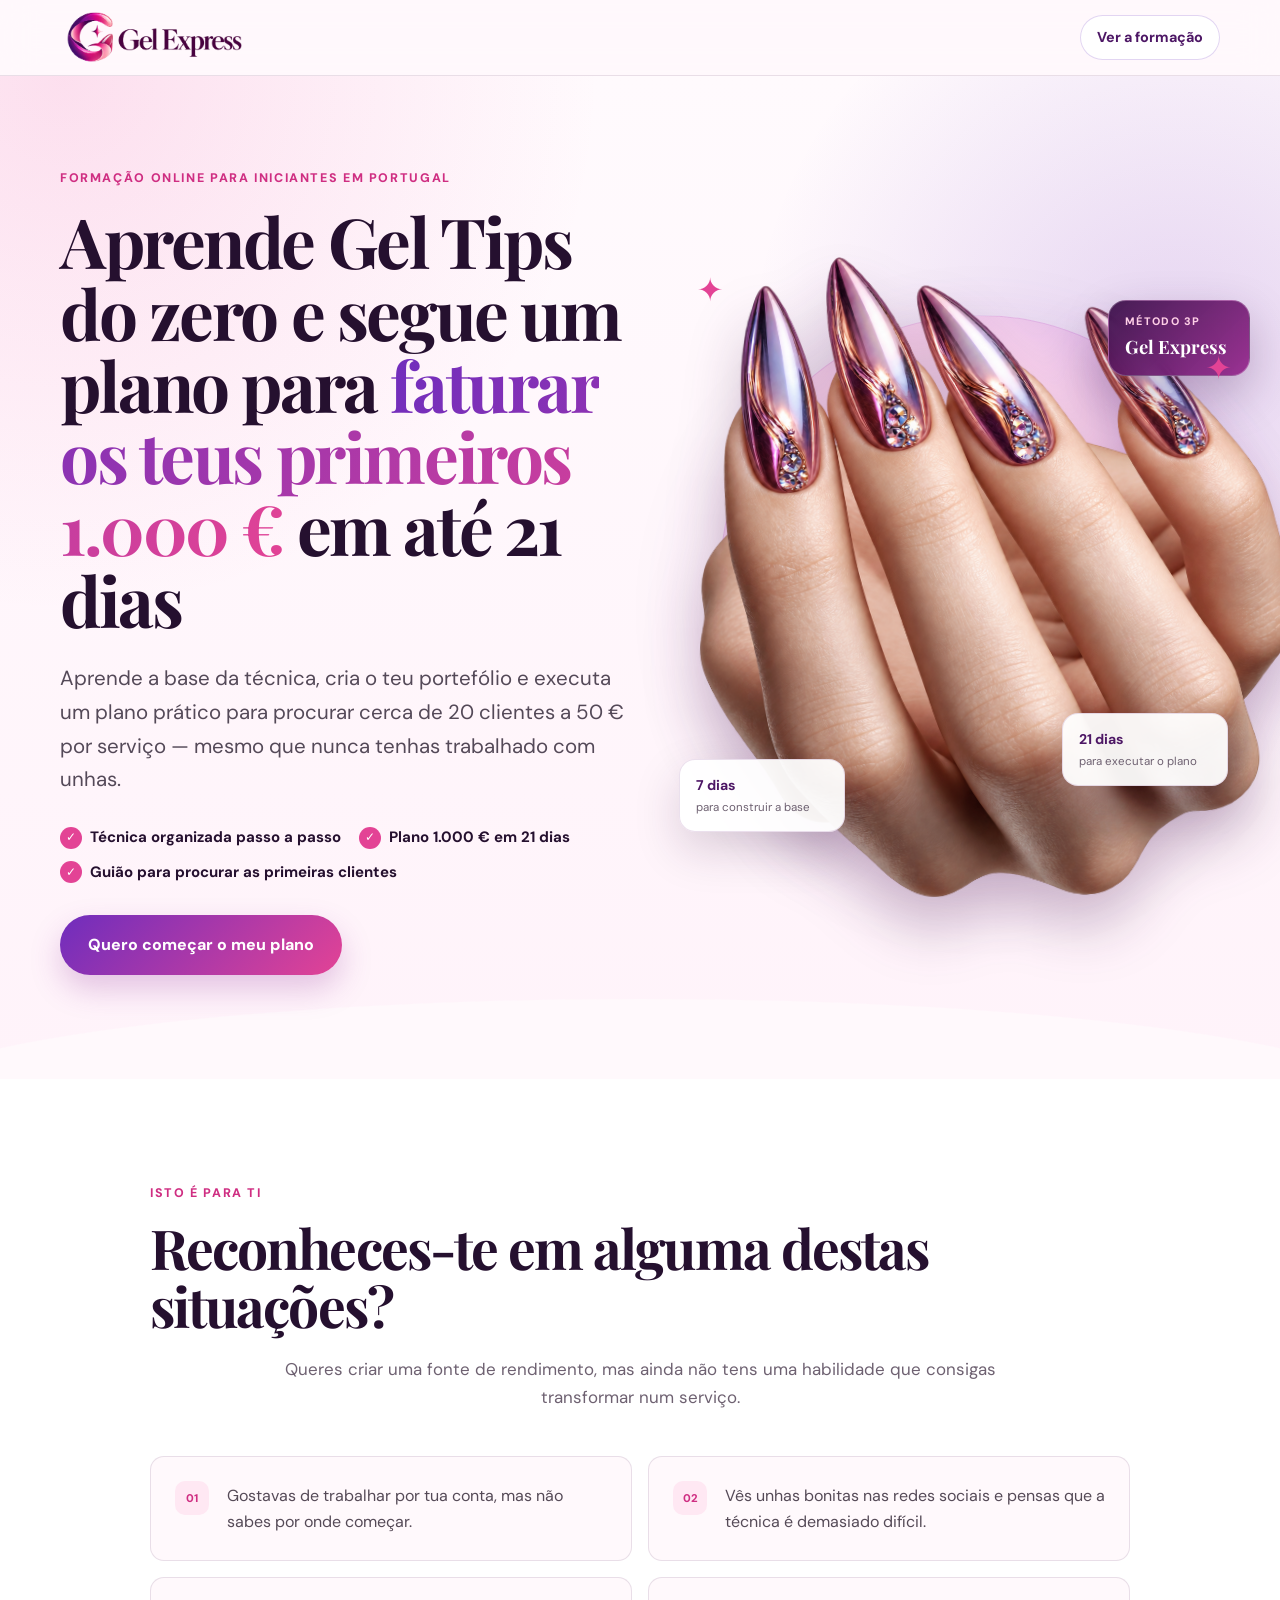
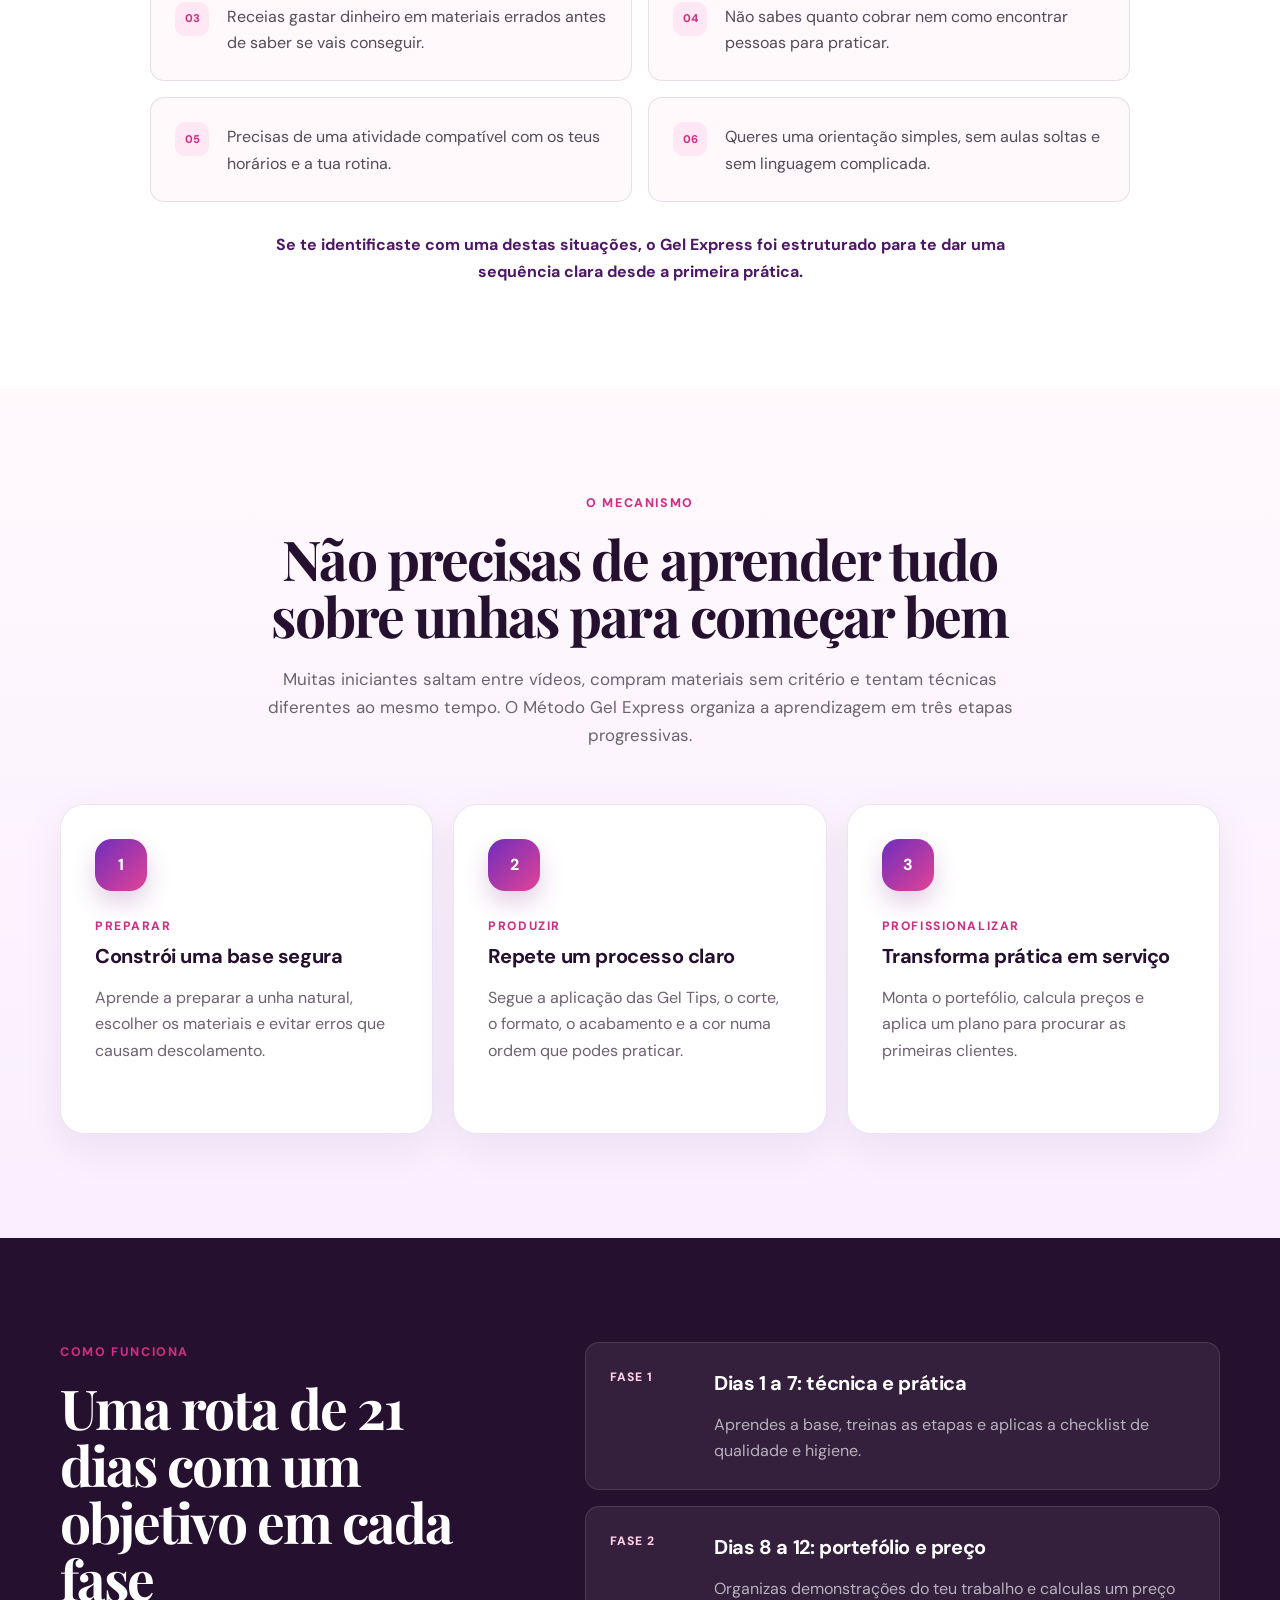
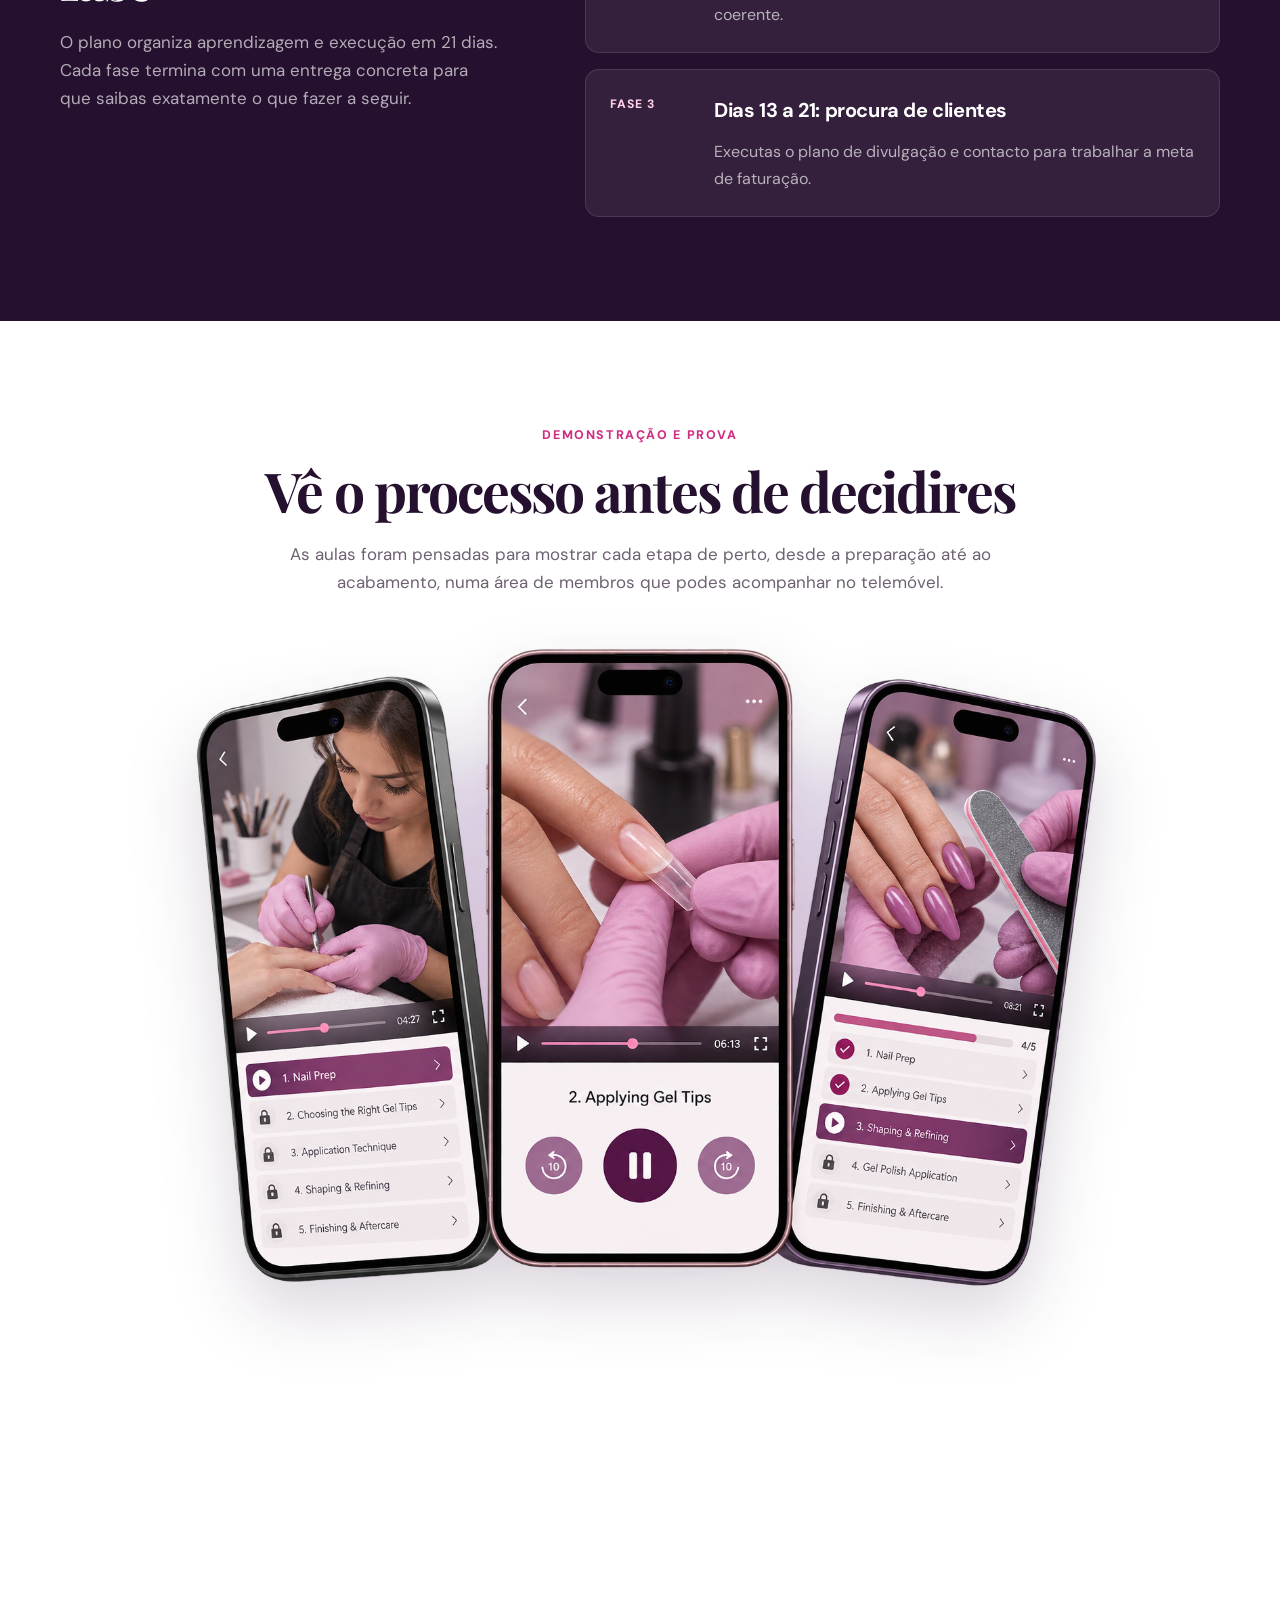
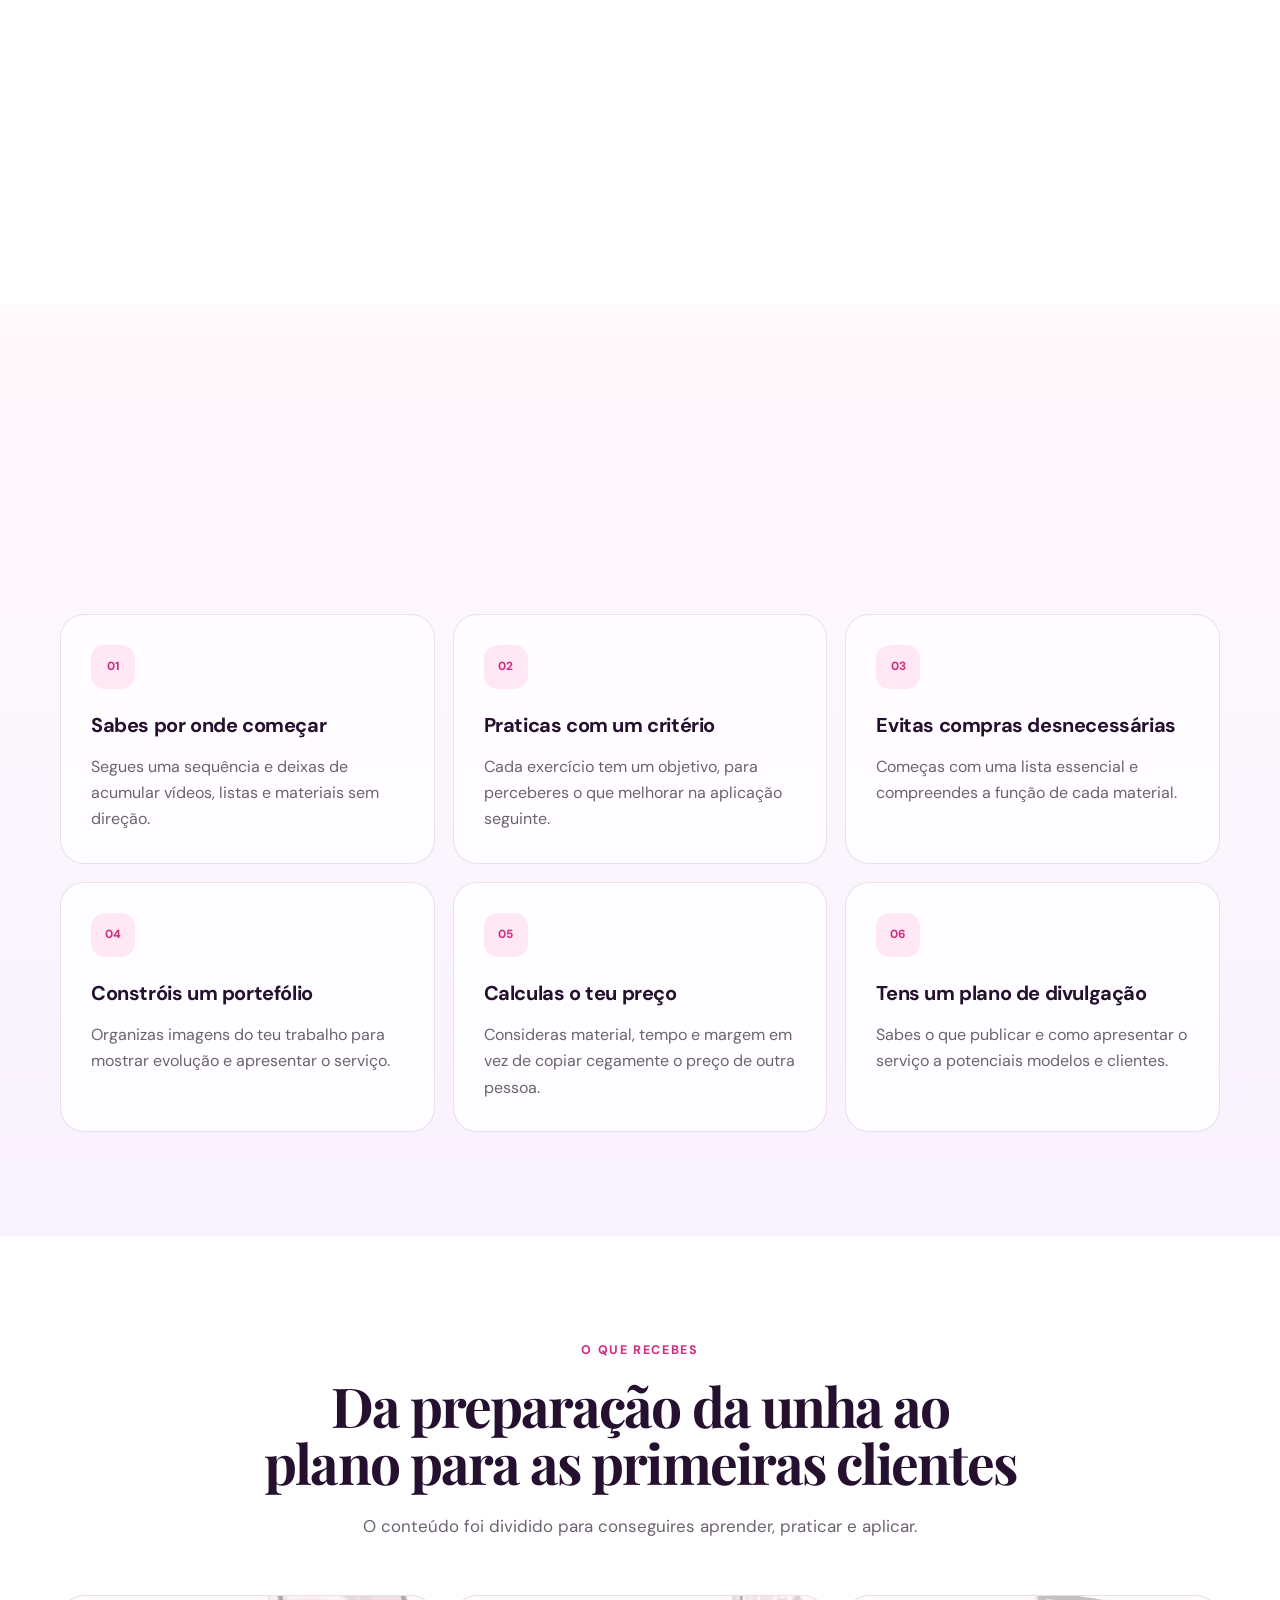
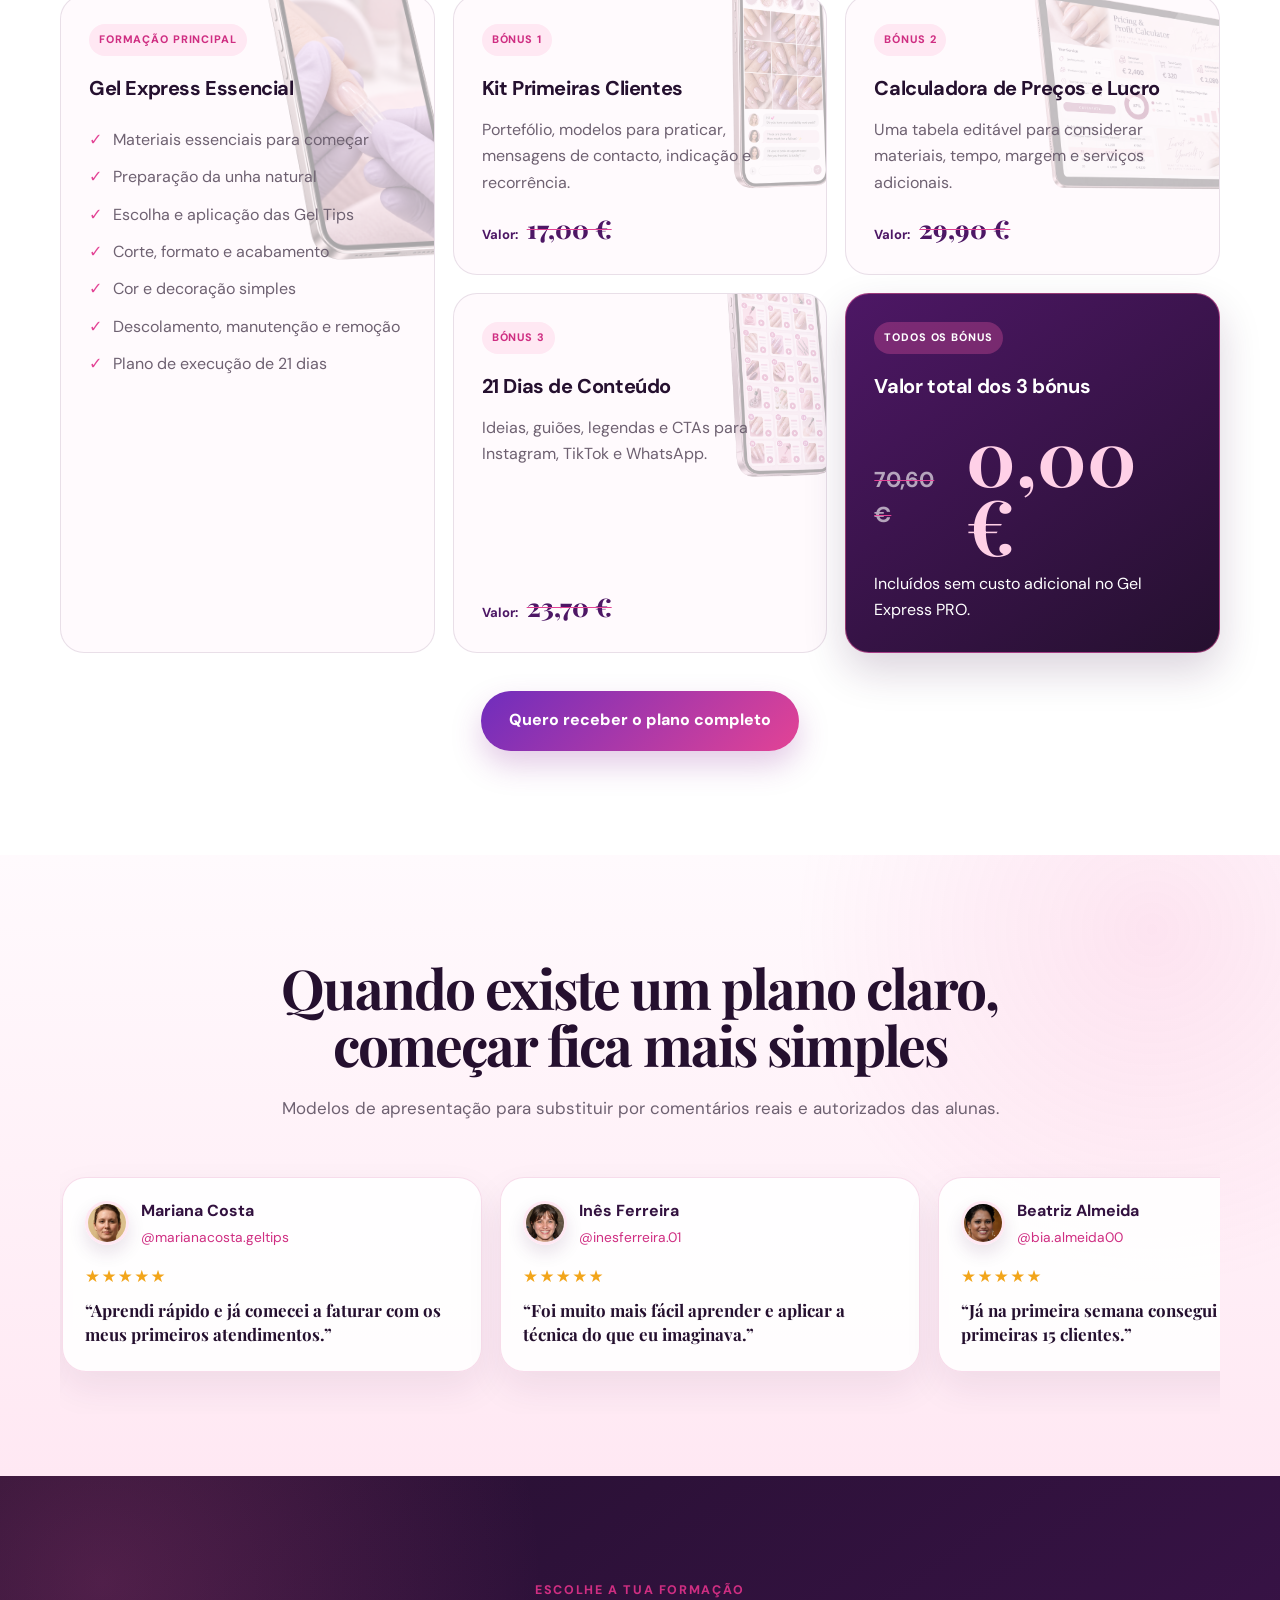
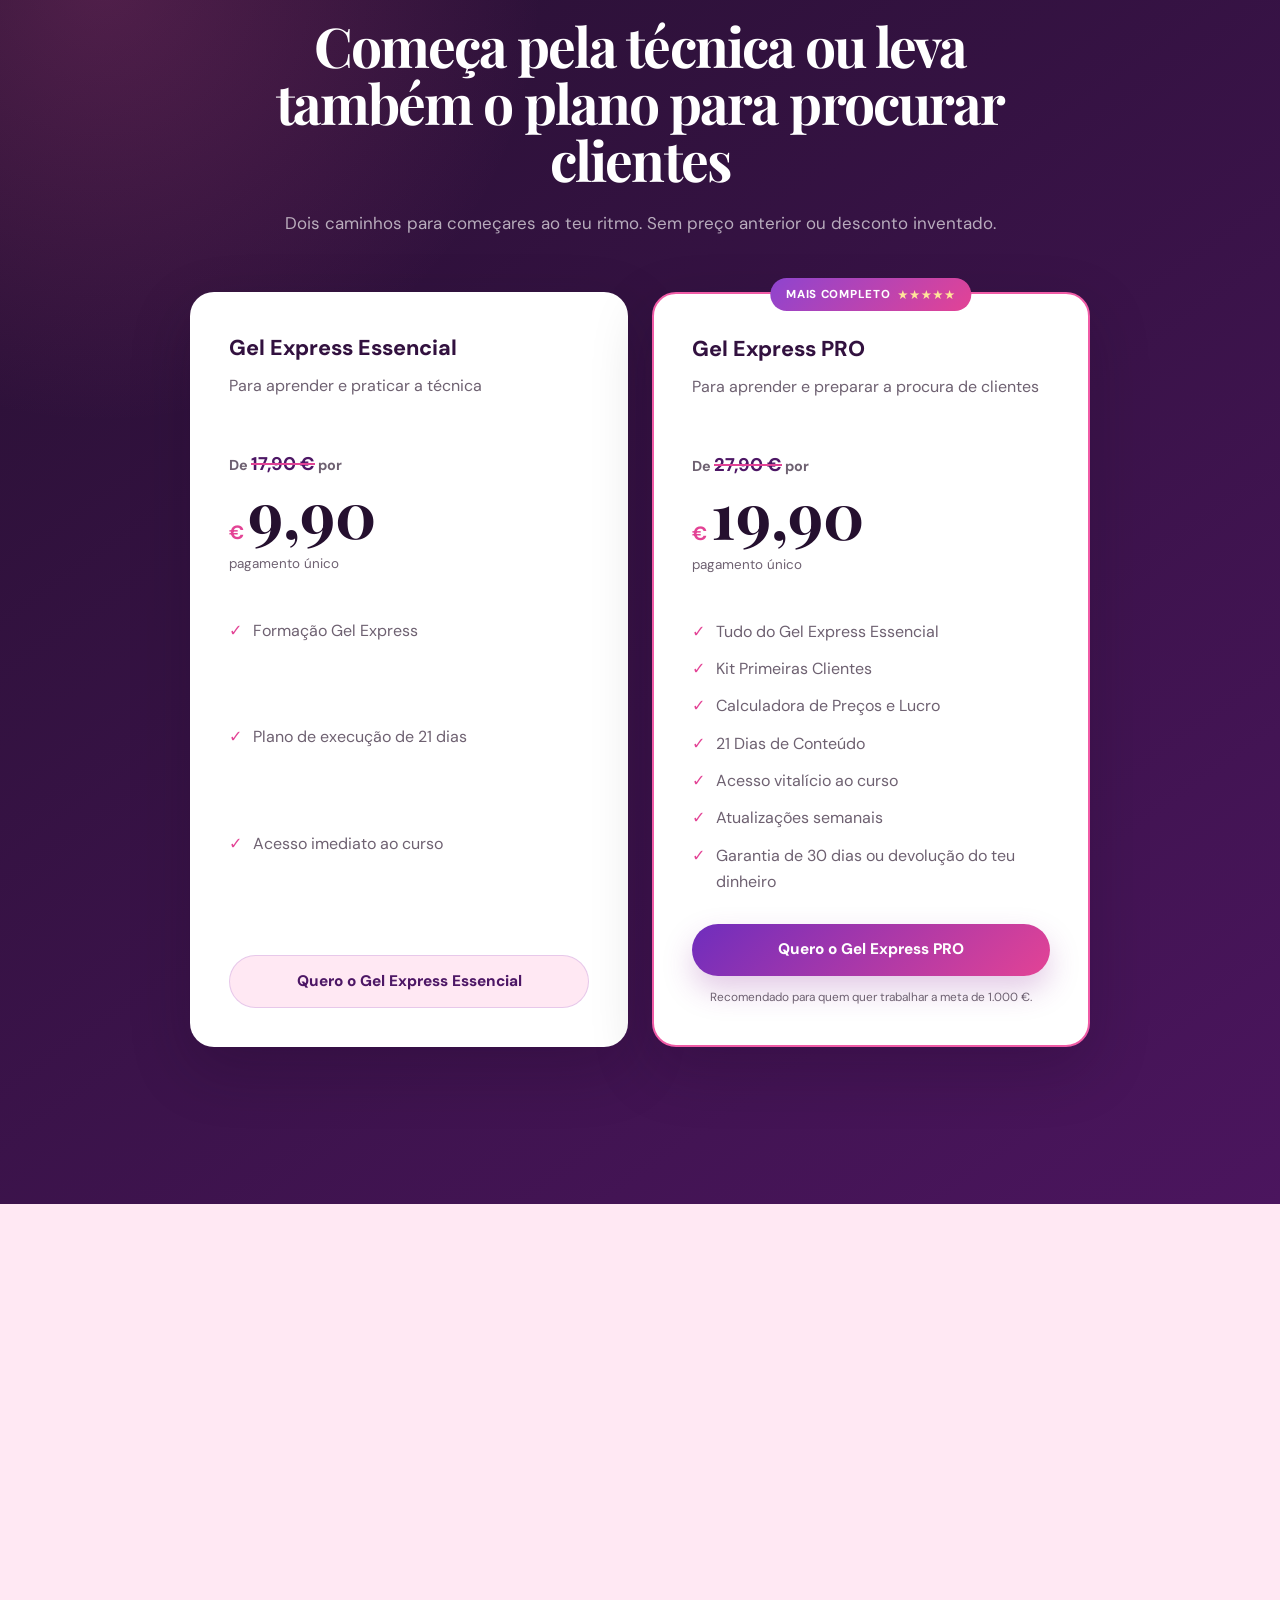
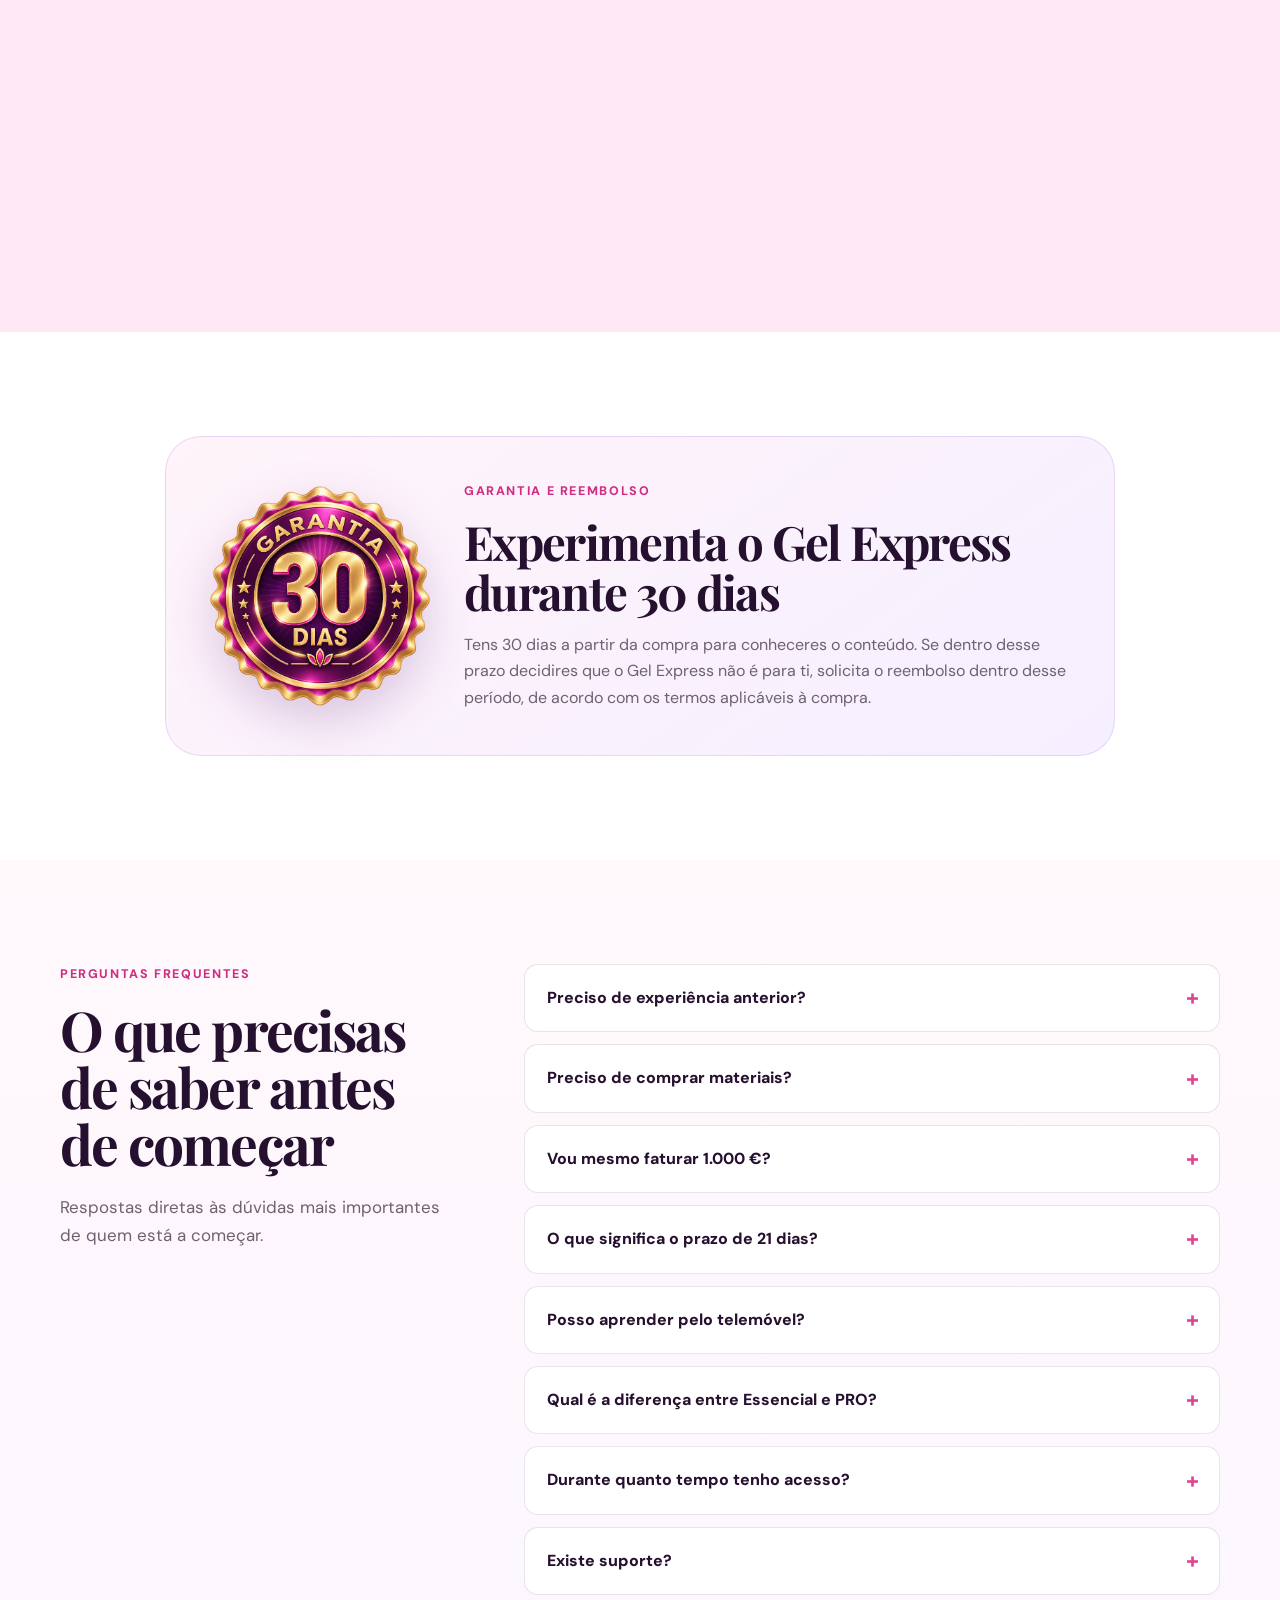
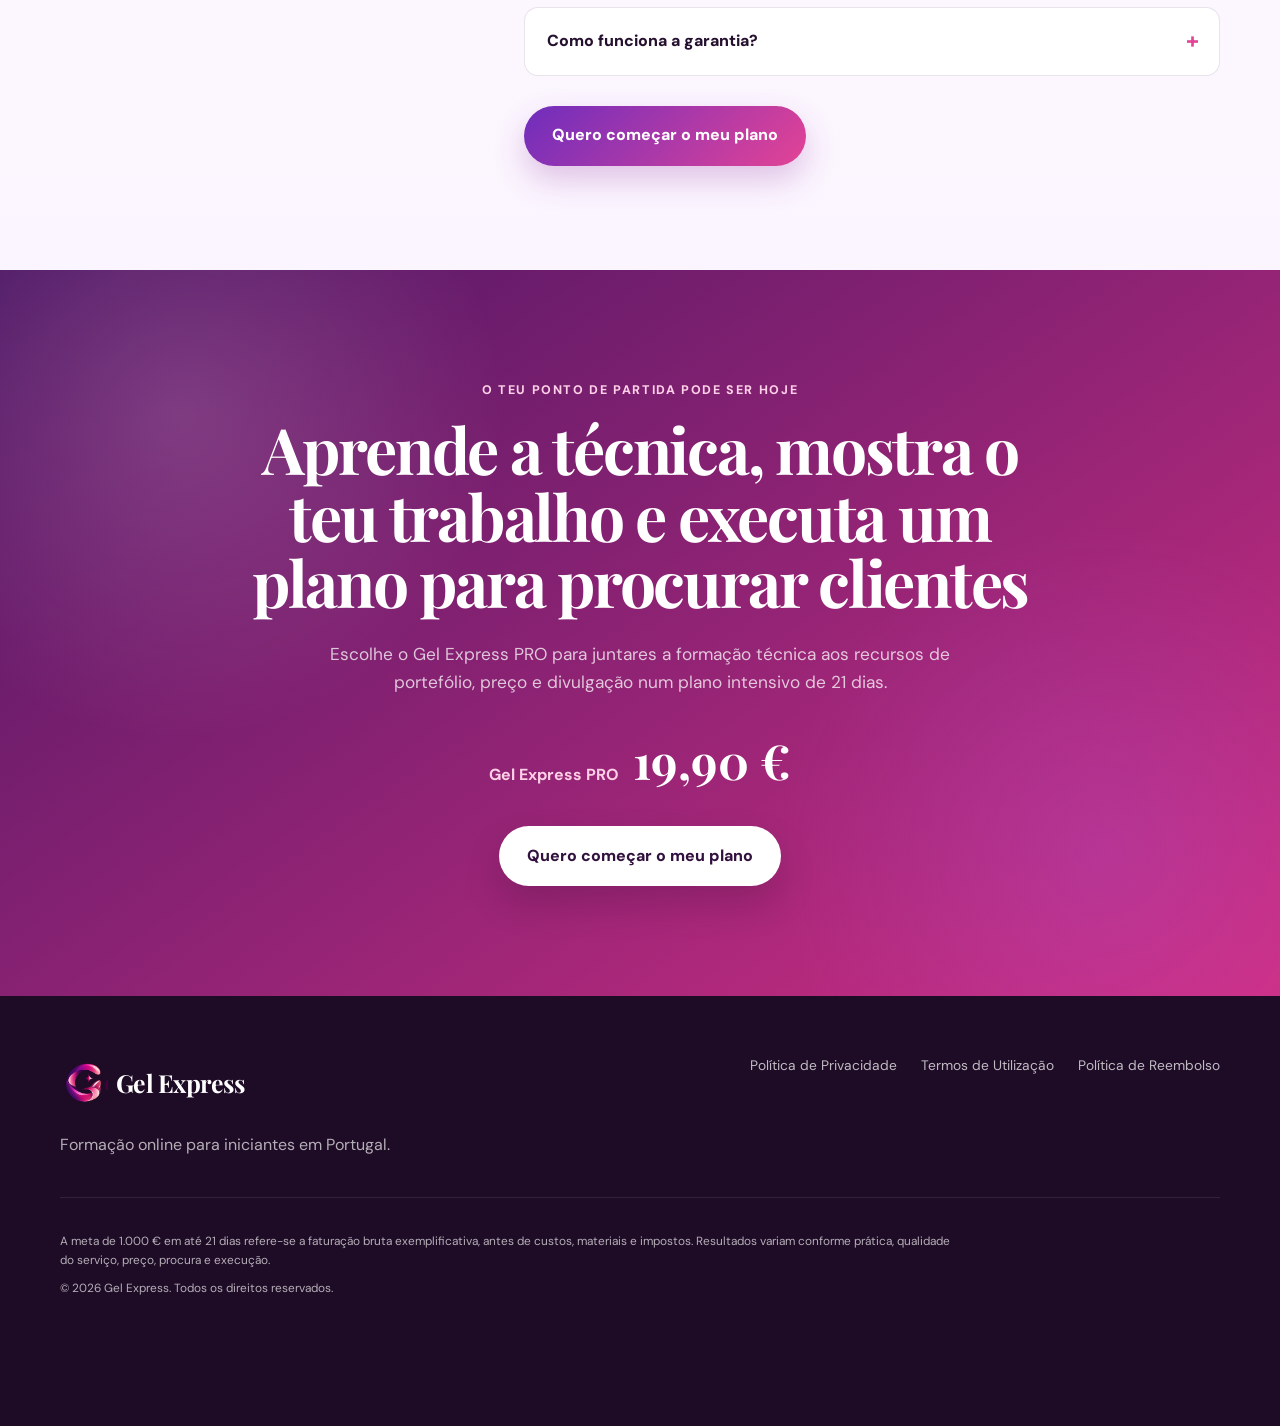
==== gelexpress/index.html @ 779ccb36 "Add Gel Express sales page" ====
<!doctype html>
<html lang="pt-PT">
  <head>
    <meta charset="UTF-8" />
    <meta name="viewport" content="width=device-width, initial-scale=1.0" />
    <meta
      name="description"
      content="Formação Gel Express para aprender Gel Tips do zero, criar um portefólio e seguir um plano prático para procurar as primeiras clientes."
    />
    <meta name="theme-color" content="#6f2dbd" />
    <title>Gel Express | Do zero aos primeiros serviços de unhas</title>
    <link rel="preconnect" href="https://fonts.googleapis.com" />
    <link rel="preconnect" href="https://fonts.gstatic.com" crossorigin />
    <link
      href="https://fonts.googleapis.com/css2?family=DM+Sans:wght@400;500;600;700&family=Playfair+Display:ital,wght@0,700;1,700&display=swap"
      rel="stylesheet"
    />
    <link rel="stylesheet" href="styles.css" />

    <!-- Meta Pixel Code -->
    <script>
      !(function (f, b, e, v, n, t, s) {
        if (f.fbq) return;
        n = f.fbq = function () {
          n.callMethod ? n.callMethod.apply(n, arguments) : n.queue.push(arguments);
        };
        if (!f._fbq) f._fbq = n;
        n.push = n;
        n.loaded = true;
        n.version = "2.0";
        n.queue = [];
        t = b.createElement(e);
        t.async = true;
        t.src = v;
        s = b.getElementsByTagName(e)[0];
        s.parentNode.insertBefore(t, s);
      })(window, document, "script", "https://connect.facebook.net/en_US/fbevents.js");
      fbq("init", "28332699173082170");
      fbq("track", "PageView");
    </script>
    <!-- End Meta Pixel Code -->

    <!-- Microsoft Clarity -->
    <script>
      (function (c, l, a, r, i, t, y) {
        c[a] =
          c[a] ||
          function () {
            (c[a].q = c[a].q || []).push(arguments);
          };
        t = l.createElement(r);
        t.async = 1;
        t.src = "https://www.clarity.ms/tag/" + i;
        y = l.getElementsByTagName(r)[0];
        y.parentNode.insertBefore(t, y);
      })(window, document, "clarity", "script", "yd7oxudycw");
    </script>
    <!-- End Microsoft Clarity -->
  </head>
  <body>
    <noscript>
      <img
        src="https://www.facebook.com/tr?id=28332699173082170&amp;ev=PageView&amp;noscript=1"
        alt=""
        width="1"
        height="1"
        style="display: none"
      />
    </noscript>
    <a class="skip-link" href="#conteudo">Saltar para o conteúdo</a>

    <header class="site-header" aria-label="Cabeçalho">
      <div class="container header-inner">
        <a class="brand" href="#inicio" aria-label="Gel Express, voltar ao início">
          <img
            class="brand-logo"
            src="assets/logo-gel-express.png"
            alt=""
            width="1983"
            height="793"
          />
        </a>
        <a class="header-cta" href="#oferta">Ver a formação</a>
      </div>
    </header>

    <main id="conteudo">
      <section class="hero" id="inicio">
        <div class="hero-orb hero-orb-one" aria-hidden="true"></div>
        <div class="hero-orb hero-orb-two" aria-hidden="true"></div>
        <div class="container hero-grid">
          <div class="hero-copy reveal">
            <p class="eyebrow">Formação online para iniciantes em Portugal</p>
            <h1>
              Aprende Gel Tips do zero e segue um plano para
              <span>faturar os teus primeiros 1.000 €</span> em até 21 dias
            </h1>
            <p class="hero-lead">
              Aprende a base da técnica, cria o teu portefólio e executa um plano prático para
              procurar cerca de 20 clientes a 50 € por serviço — mesmo que nunca tenhas trabalhado
              com unhas.
            </p>

            <ul class="micro-benefits" aria-label="Principais benefícios">
              <li><span aria-hidden="true">✓</span> Técnica organizada passo a passo</li>
              <li><span aria-hidden="true">✓</span> Plano 1.000 € em 21 dias</li>
              <li><span aria-hidden="true">✓</span> Guião para procurar as primeiras clientes</li>
            </ul>

            <a class="btn btn-primary btn-large" href="#oferta">Quero começar o meu plano</a>
          </div>

          <div class="hero-visual reveal" aria-label="Exemplo de acabamento com Gel Tips">
            <div class="sparkle sparkle-one" aria-hidden="true">✦</div>
            <div class="sparkle sparkle-two" aria-hidden="true">✦</div>
            <div class="hero-image-stage">
              <div class="hero-image-halo" aria-hidden="true"></div>
              <img
                class="hero-hand"
                src="assets/hero-gel-tips.png"
                alt="Mão com unhas Gel Tips longas em acabamento cromado rosa e roxo"
                width="1227"
                height="1282"
                fetchpriority="high"
              />
              <div class="hero-method-badge">
                <span>Método 3P</span>
                <strong>Gel Express</strong>
              </div>
            </div>
            <div class="floating-note note-left">
              <strong>7 dias</strong>
              <span>para construir a base</span>
            </div>
            <div class="floating-note note-right">
              <strong>21 dias</strong>
              <span>para executar o plano</span>
            </div>
          </div>
        </div>
      </section>

      <section class="section section-soft" id="identificacao">
        <div class="container narrow reveal">
          <p class="section-label">Isto é para ti</p>
          <h2>Reconheces-te em alguma destas situações?</h2>
          <p class="section-intro">
            Queres criar uma fonte de rendimento, mas ainda não tens uma habilidade que consigas
            transformar num serviço.
          </p>

          <div class="situation-grid">
            <article class="situation-card">
              <span>01</span>
              <p>Gostavas de trabalhar por tua conta, mas não sabes por onde começar.</p>
            </article>
            <article class="situation-card">
              <span>02</span>
              <p>Vês unhas bonitas nas redes sociais e pensas que a técnica é demasiado difícil.</p>
            </article>
            <article class="situation-card">
              <span>03</span>
              <p>Receias gastar dinheiro em materiais errados antes de saber se vais conseguir.</p>
            </article>
            <article class="situation-card">
              <span>04</span>
              <p>Não sabes quanto cobrar nem como encontrar pessoas para praticar.</p>
            </article>
            <article class="situation-card">
              <span>05</span>
              <p>Precisas de uma atividade compatível com os teus horários e a tua rotina.</p>
            </article>
            <article class="situation-card">
              <span>06</span>
              <p>Queres uma orientação simples, sem aulas soltas e sem linguagem complicada.</p>
            </article>
          </div>

          <p class="bridge-copy">
            Se te identificaste com uma destas situações, o Gel Express foi estruturado para te dar
            uma sequência clara desde a primeira prática.
          </p>
        </div>
      </section>

      <section class="section mechanism" id="metodo">
        <div class="container">
          <div class="section-heading reveal">
            <p class="section-label">O mecanismo</p>
            <h2>Não precisas de aprender tudo sobre unhas para começar bem</h2>
            <p>
              Muitas iniciantes saltam entre vídeos, compram materiais sem critério e tentam
              técnicas diferentes ao mesmo tempo. O Método Gel Express organiza a aprendizagem em
              três etapas progressivas.
            </p>
          </div>

          <div class="steps-grid">
            <article class="step-card reveal">
              <div class="step-number">1</div>
              <p class="step-name">Preparar</p>
              <h3>Constrói uma base segura</h3>
              <p>
                Aprende a preparar a unha natural, escolher os materiais e evitar erros que causam
                descolamento.
              </p>
            </article>
            <article class="step-card reveal">
              <div class="step-number">2</div>
              <p class="step-name">Produzir</p>
              <h3>Repete um processo claro</h3>
              <p>
                Segue a aplicação das Gel Tips, o corte, o formato, o acabamento e a cor numa ordem
                que podes praticar.
              </p>
            </article>
            <article class="step-card reveal">
              <div class="step-number">3</div>
              <p class="step-name">Profissionalizar</p>
              <h3>Transforma prática em serviço</h3>
              <p>
                Monta o portefólio, calcula preços e aplica um plano para procurar as primeiras
                clientes.
              </p>
            </article>
          </div>
        </div>
      </section>

      <section class="section how-it-works">
        <div class="container split-layout">
          <div class="section-heading left reveal">
            <p class="section-label">Como funciona</p>
            <h2>Uma rota de 21 dias com um objetivo em cada fase</h2>
            <p>
              O plano organiza aprendizagem e execução em 21 dias. Cada fase termina com uma
              entrega concreta para que saibas exatamente o que fazer a seguir.
            </p>
          </div>

          <ol class="timeline reveal">
            <li>
              <span>Fase 1</span>
              <div>
                <h3>Dias 1 a 7: técnica e prática</h3>
                <p>Aprendes a base, treinas as etapas e aplicas a checklist de qualidade e higiene.</p>
              </div>
            </li>
            <li>
              <span>Fase 2</span>
              <div>
                <h3>Dias 8 a 12: portefólio e preço</h3>
                <p>Organizas demonstrações do teu trabalho e calculas um preço coerente.</p>
              </div>
            </li>
            <li>
              <span>Fase 3</span>
              <div>
                <h3>Dias 13 a 21: procura de clientes</h3>
                <p>Executas o plano de divulgação e contacto para trabalhar a meta de faturação.</p>
              </div>
            </li>
          </ol>
        </div>
      </section>

      <section class="section proof-section" id="demonstracao">
        <div class="container">
          <div class="section-heading reveal">
            <p class="section-label">Demonstração e prova</p>
            <h2>Vê o processo antes de decidires</h2>
            <p>
              As aulas foram pensadas para mostrar cada etapa de perto, desde a preparação até ao
              acabamento, numa área de membros que podes acompanhar no telemóvel.
            </p>
          </div>

          <figure class="members-preview reveal">
            <img
              src="assets/area-membros-3-celulares.png"
              alt="Três telemóveis mostrando aulas diferentes de preparação, aplicação e acabamento de Gel Tips"
              width="1536"
              height="1024"
              loading="lazy"
            />
          </figure>

          <div class="demo-grid">
            <article class="demo-card reveal">
              <img
                class="demo-media"
                src="assets/preparacao-da-unha.png"
                alt="Profissional com luvas roxas preparando a unha natural de uma cliente"
                width="1536"
                height="1024"
                loading="lazy"
              />
              <h3>Preparação da unha</h3>
              <p>Mostrar de perto os materiais, a preparação e os cuidados de aderência.</p>
            </article>
            <article class="demo-card reveal">
              <img
                class="demo-media"
                src="assets/aplicacao-gel-tip.png"
                alt="Profissional com luvas roxas alinhando uma Gel Tip transparente na unha da cliente"
                width="1536"
                height="1024"
                loading="lazy"
              />
              <h3>Aplicação da Gel Tip</h3>
              <p>Demonstrar encaixe, aplicação, acabamento e resultado sem cortes acelerados.</p>
            </article>
            <article class="demo-card reveal">
              <img
                class="demo-media"
                src="assets/resultado-final-gel-tips.png"
                alt="Resultado final de unhas Gel Tips em degradê rosa e lilás"
                width="1536"
                height="1024"
                loading="lazy"
              />
              <h3>Resultado final</h3>
              <p>Inserir fotografias próprias, com boa luz e detalhes suficientes para avaliação.</p>
            </article>
          </div>

        </div>
      </section>

      <section class="section benefits" id="beneficios">
        <div class="container">
          <div class="section-heading reveal">
            <p class="section-label">A transformação</p>
            <h2>O que muda quando deixas de aprender por tentativa e erro</h2>
          </div>

          <div class="benefit-grid">
            <article class="benefit-card reveal">
              <span class="icon" aria-hidden="true">01</span>
              <h3>Sabes por onde começar</h3>
              <p>Segues uma sequência e deixas de acumular vídeos, listas e materiais sem direção.</p>
            </article>
            <article class="benefit-card reveal">
              <span class="icon" aria-hidden="true">02</span>
              <h3>Praticas com um critério</h3>
              <p>Cada exercício tem um objetivo, para perceberes o que melhorar na aplicação seguinte.</p>
            </article>
            <article class="benefit-card reveal">
              <span class="icon" aria-hidden="true">03</span>
              <h3>Evitas compras desnecessárias</h3>
              <p>Começas com uma lista essencial e compreendes a função de cada material.</p>
            </article>
            <article class="benefit-card reveal">
              <span class="icon" aria-hidden="true">04</span>
              <h3>Constróis um portefólio</h3>
              <p>Organizas imagens do teu trabalho para mostrar evolução e apresentar o serviço.</p>
            </article>
            <article class="benefit-card reveal">
              <span class="icon" aria-hidden="true">05</span>
              <h3>Calculas o teu preço</h3>
              <p>Consideras material, tempo e margem em vez de copiar cegamente o preço de outra pessoa.</p>
            </article>
            <article class="benefit-card reveal">
              <span class="icon" aria-hidden="true">06</span>
              <h3>Tens um plano de divulgação</h3>
              <p>Sabes o que publicar e como apresentar o serviço a potenciais modelos e clientes.</p>
            </article>
          </div>
        </div>
      </section>

      <section class="section value-stack" id="conteudo-curso">
        <div class="container">
          <div class="section-heading reveal">
            <p class="section-label">O que recebes</p>
            <h2>Da preparação da unha ao plano para as primeiras clientes</h2>
            <p>O conteúdo foi dividido para conseguires aprender, praticar e aplicar.</p>
          </div>

          <div class="stack-grid">
            <article class="stack-card featured reveal">
              <img
                class="featured-phone"
                src="assets/celular-procedimento-gel-tip.png"
                alt=""
                width="1024"
                height="1536"
                loading="lazy"
                aria-hidden="true"
              />
              <span class="stack-tag">Formação principal</span>
              <h3>Gel Express Essencial</h3>
              <ul>
                <li>Materiais essenciais para começar</li>
                <li>Preparação da unha natural</li>
                <li>Escolha e aplicação das Gel Tips</li>
                <li>Corte, formato e acabamento</li>
                <li>Cor e decoração simples</li>
                <li>Descolamento, manutenção e remoção</li>
                <li>Plano de execução de 21 dias</li>
              </ul>
            </article>

            <article class="stack-card bonus-visual-card reveal">
              <img
                class="bonus-card-image bonus-clients-image"
                src="assets/bonus-kit-primeiras-clientes.png"
                alt=""
                width="1024"
                height="1536"
                loading="lazy"
                aria-hidden="true"
              />
              <span class="stack-tag">Bónus 1</span>
              <h3>Kit Primeiras Clientes</h3>
              <p>Portefólio, modelos para praticar, mensagens de contacto, indicação e recorrência.</p>
              <p class="bonus-value">Valor: <del>17,00 €</del></p>
            </article>

            <article class="stack-card bonus-visual-card reveal">
              <img
                class="bonus-card-image bonus-calculator-image"
                src="assets/bonus-calculadora-precos.png"
                alt=""
                width="1536"
                height="1024"
                loading="lazy"
                aria-hidden="true"
              />
              <span class="stack-tag">Bónus 2</span>
              <h3>Calculadora de Preços e Lucro</h3>
              <p>Uma tabela editável para considerar materiais, tempo, margem e serviços adicionais.</p>
              <p class="bonus-value">Valor: <del>29,90 €</del></p>
            </article>

            <article class="stack-card bonus-visual-card reveal">
              <img
                class="bonus-card-image bonus-content-image"
                src="assets/bonus-21-dias-conteudo.png"
                alt=""
                width="1024"
                height="1536"
                loading="lazy"
                aria-hidden="true"
              />
              <span class="stack-tag">Bónus 3</span>
              <h3>21 Dias de Conteúdo</h3>
              <p>Ideias, guiões, legendas e CTAs para Instagram, TikTok e WhatsApp.</p>
              <p class="bonus-value">Valor: <del>23,70 €</del></p>
            </article>

            <article class="stack-card bonus-total-card reveal">
              <span class="stack-tag">Todos os bónus</span>
              <h3>Valor total dos 3 bónus</h3>
              <div class="bonus-total-price">
                <del>70,60 €</del>
                <strong>0,00 €</strong>
              </div>
              <p>Incluídos sem custo adicional no Gel Express PRO.</p>
            </article>
          </div>

          <div class="center-cta reveal">
            <a class="btn btn-primary btn-large" href="#oferta">Quero receber o plano completo</a>
          </div>
        </div>
      </section>

      <section class="section testimonials-section" id="depoimentos" aria-labelledby="testimonials-title">
        <div class="container">
          <div class="section-heading reveal">
            <h2 id="testimonials-title">Quando existe um plano claro, começar fica mais simples</h2>
            <p>Modelos de apresentação para substituir por comentários reais e autorizados das alunas.</p>
          </div>

          <div class="testimonials-carousel" aria-label="Comentários das alunas">
            <div class="testimonials-track">
            <article class="testimonial-card reveal">
              <div class="testimonial-stars" aria-label="5 estrelas">★★★★★</div>
              <blockquote>“Aprendi rápido e já comecei a faturar com os meus primeiros atendimentos.”</blockquote>
              <div class="testimonial-author">
                <img class="testimonial-avatar avatar-mirrored" src="assets/persona-depoimento-1.jpg" alt="" width="64" height="64" loading="lazy" />
                <strong>Mariana Costa</strong>
                <span>@marianacosta.geltips</span>
              </div>
            </article>

            <article class="testimonial-card reveal">
              <div class="testimonial-stars" aria-label="5 estrelas">★★★★★</div>
              <blockquote>“Foi muito mais fácil aprender e aplicar a técnica do que eu imaginava.”</blockquote>
              <div class="testimonial-author">
                <img class="testimonial-avatar" src="assets/persona-depoimento-2.jpg" alt="" width="64" height="64" loading="lazy" />
                <strong>Inês Ferreira</strong>
                <span>@inesferreira.01</span>
              </div>
            </article>

            <article class="testimonial-card reveal">
              <div class="testimonial-stars" aria-label="5 estrelas">★★★★★</div>
              <blockquote>“Já na primeira semana consegui as minhas primeiras 15 clientes.”</blockquote>
              <div class="testimonial-author">
                <img class="testimonial-avatar avatar-mirrored" src="assets/persona-depoimento-3.jpg" alt="" width="64" height="64" loading="lazy" />
                <strong>Beatriz Almeida</strong>
                <span>@bia.almeida00</span>
              </div>
            </article>

            <article class="testimonial-card reveal">
              <div class="testimonial-stars" aria-label="5 estrelas">★★★★★</div>
              <blockquote>“Nunca tive facilidade com trabalhos manuais e, mesmo assim, achei muito simples.”</blockquote>
              <div class="testimonial-author">
                <img class="testimonial-avatar" src="assets/persona-depoimento-4.jpg" alt="" width="64" height="64" loading="lazy" />
                <strong>Carla Rodrigues</strong>
                <span>@carlarodrigues</span>
              </div>
            </article>

            <article class="testimonial-card reveal">
              <div class="testimonial-stars" aria-label="5 estrelas">★★★★★</div>
              <blockquote>“Agora acredito que consigo começar a montar o meu próprio negócio já no primeiro mês.”</blockquote>
              <div class="testimonial-author">
                <img class="testimonial-avatar avatar-mirrored" src="assets/persona-depoimento-5.jpg" alt="" width="64" height="64" loading="lazy" />
                <strong>Sofia Martins</strong>
                <span>@sofiamartins.prof</span>
              </div>
            </article>

            <article class="testimonial-card reveal">
              <div class="testimonial-stars" aria-label="5 estrelas">★★★★★</div>
              <blockquote>“As aulas são claras e consegui acompanhar tudo mesmo começando do zero.”</blockquote>
              <div class="testimonial-author">
                <img class="testimonial-avatar" src="assets/persona-depoimento-6.jpg" alt="" width="64" height="64" loading="lazy" />
                <strong>Patrícia Sousa</strong>
                <span>@patriciasousa22</span>
              </div>
            </article>
            </div>
          </div>

        </div>
      </section>

      <section class="section offer-section" id="oferta">
        <div class="container">
          <div class="section-heading light reveal">
            <p class="section-label">Escolhe a tua formação</p>
            <h2>Começa pela técnica ou leva também o plano para procurar clientes</h2>
            <p>Dois caminhos para começares ao teu ritmo. Sem preço anterior ou desconto inventado.</p>
          </div>

          <div class="pricing-grid">
            <article class="price-card reveal">
              <p class="plan-name">Gel Express Essencial</p>
              <p class="plan-for">Para aprender e praticar a técnica</p>
              <p class="price-anchor">De <del>17,90 €</del> por</p>
              <div class="price"><span>€</span>9,90</div>
              <p class="price-detail">pagamento único</p>
              <ul>
                <li>Formação Gel Express</li>
                <li>Plano de execução de 21 dias</li>
                <li>Acesso imediato ao curso</li>
              </ul>
              <a
                class="btn btn-secondary checkout-link"
                href="https://pay.hotmart.com/H107776419T?off=f6r8ti5i&amp;checkoutMode=10"
                data-plan="essencial"
              >
                Quero o Gel Express Essencial
              </a>
            </article>

            <article class="price-card recommended reveal">
              <span class="recommended-label">
                Mais completo
                <span class="recommended-stars" aria-label="5 estrelas">★★★★★</span>
              </span>
              <p class="plan-name">Gel Express PRO</p>
              <p class="plan-for">Para aprender e preparar a procura de clientes</p>
              <p class="price-anchor">De <del>27,90 €</del> por</p>
              <div class="price"><span>€</span>19,90</div>
              <p class="price-detail">pagamento único</p>
              <ul>
                <li>Tudo do Gel Express Essencial</li>
                <li>Kit Primeiras Clientes</li>
                <li>Calculadora de Preços e Lucro</li>
                <li>21 Dias de Conteúdo</li>
                <li>Acesso vitalício ao curso</li>
                <li>Atualizações semanais</li>
                <li>Garantia de 30 dias ou devolução do teu dinheiro</li>
              </ul>
              <a
                class="btn btn-primary checkout-link"
                href="https://pay.hotmart.com/H107776419T?off=j4vtryhy&amp;checkoutMode=10"
                data-plan="pro"
              >
                Quero o Gel Express PRO
              </a>
              <p class="plan-note">Recomendado para quem quer trabalhar a meta de 1.000 €.</p>
            </article>
          </div>

          <figure class="payment-methods reveal">
            <img
              src="assets/meios-de-pagamento-portugal.png"
              alt="Meios de pagamento locais: MB WAY, transferência bancária, Multibanco, Visa e Mastercard"
              width="2065"
              height="274"
              loading="lazy"
            />
          </figure>

        </div>
      </section>

      <div class="recap-guarantee-flow">
      <section class="section recap">
        <div class="container recap-grid reveal">
          <div>
            <p class="section-label">Em resumo</p>
            <h2>O Gel Express PRO junta técnica, preço e divulgação</h2>
            <img
              class="recap-tablet"
              src="assets/bonus-calculadora-precos.png"
              alt="Mockup de tablet com a calculadora de preços e lucro do Gel Express PRO"
              width="1312"
              height="1199"
              loading="lazy"
            />
          </div>
          <ul class="recap-list">
            <li><span>✓</span> Método Gel Express passo a passo</li>
            <li><span>✓</span> Plano de execução de 21 dias</li>
            <li><span>✓</span> Kit Primeiras Clientes</li>
            <li><span>✓</span> Calculadora de Preços e Lucro</li>
            <li><span>✓</span> 21 Dias de Conteúdo</li>
            <li><span>✓</span> Acesso vitalício e atualizações semanais</li>
            <li><span>✓</span> Garantia de 30 dias</li>
          </ul>
          <div class="recap-price">
            <small>Pagamento único, acesso imediato e vitalício</small>
            <strong>19,90 €</strong>
            <a class="btn btn-primary" href="#oferta">Quero começar o meu plano</a>
          </div>
        </div>
      </section>

      <section class="section guarantee" id="garantia">
        <div class="container guarantee-inner reveal">
          <img
            class="guarantee-badge"
            src="assets/garantia-30-dias.png"
            alt="Selo de garantia de 30 dias"
            width="240"
            height="240"
          />
          <div>
            <p class="section-label">Garantia e reembolso</p>
            <h2>Experimenta o Gel Express durante 30 dias</h2>
            <p>
              Tens 30 dias a partir da compra para conheceres o conteúdo. Se dentro desse prazo
              decidires que o Gel Express não é para ti, solicita o reembolso dentro desse período,
              de acordo com os termos aplicáveis à compra.
            </p>
          </div>
        </div>
      </section>
      </div>

      <section class="section faq" id="faq">
        <div class="container faq-layout">
          <div class="section-heading left reveal">
            <p class="section-label">Perguntas frequentes</p>
            <h2>O que precisas de saber antes de começar</h2>
            <p>Respostas diretas às dúvidas mais importantes de quem está a começar.</p>
          </div>

          <div class="faq-list reveal">
            <details>
              <summary>Preciso de experiência anterior?</summary>
              <p>Não. A formação foi estruturada para quem começa do zero e precisa de uma sequência clara.</p>
            </details>
            <details>
              <summary>Preciso de comprar materiais?</summary>
              <p>Sim. Para praticar a técnica precisas de materiais próprios. A formação inclui uma lista essencial para evitares compras sem direção.</p>
            </details>
            <details>
              <summary>Vou mesmo faturar 1.000 €?</summary>
              <p>Os 1.000 € são uma meta de faturação, não uma garantia. O exemplo corresponde a cerca de 20 serviços a 50 €. O resultado depende da prática, qualidade, execução, preço, divulgação e procura.</p>
            </details>
            <details>
              <summary>O que significa o prazo de 21 dias?</summary>
              <p>O plano divide os 21 dias entre base técnica e prática, preparação do portefólio e preço, divulgação e procura de clientes. É um plano intensivo e o prazo não representa garantia de resultado.</p>
            </details>
            <details>
              <summary>Posso aprender pelo telemóvel?</summary>
              <p>Sim. Podes acompanhar a formação pelo telemóvel e aceder ao conteúdo imediatamente após a confirmação da compra.</p>
            </details>
            <details>
              <summary>Qual é a diferença entre Essencial e PRO?</summary>
              <p>O Essencial concentra-se na técnica. O PRO acrescenta materiais para portefólio, preço, divulgação e procura das primeiras clientes.</p>
            </details>
            <details>
              <summary>Durante quanto tempo tenho acesso?</summary>
              <p>O acesso ao curso é vitalício e o conteúdo recebe atualizações semanais.</p>
            </details>
            <details>
              <summary>Existe suporte?</summary>
              <p>O formato e o prazo de suporte ainda precisam de confirmação. Não estão incluídos neste rascunho como promessa.</p>
            </details>
            <details>
              <summary>Como funciona a garantia?</summary>
              <p>Tens 30 dias a partir da compra para conheceres o conteúdo. Se decidires que o Gel Express não é para ti, solicita o reembolso dentro desse prazo através dos canais indicados no checkout da Hotmart, sujeito aos termos aplicáveis à compra.</p>
            </details>

            <div class="faq-cta">
              <a class="btn btn-primary btn-large" href="#oferta">Quero começar o meu plano</a>
            </div>
          </div>
        </div>
      </section>

      <section class="final-cta">
        <div class="container final-cta-inner reveal">
          <p class="eyebrow">O teu ponto de partida pode ser hoje</p>
          <h2>Aprende a técnica, mostra o teu trabalho e executa um plano para procurar clientes</h2>
          <p>
            Escolhe o Gel Express PRO para juntares a formação técnica aos recursos de portefólio,
            preço e divulgação num plano intensivo de 21 dias.
          </p>
          <div class="final-price"><span>Gel Express PRO</span><strong>19,90 €</strong></div>
          <a
            class="btn btn-light btn-large checkout-link"
            href="https://pay.hotmart.com/H107776419T?off=j4vtryhy&amp;checkoutMode=10"
            data-plan="pro"
          >
            Quero começar o meu plano
          </a>
        </div>
      </section>
    </main>

    <footer class="site-footer">
      <div class="container footer-grid">
        <div>
          <a class="brand brand-footer" href="#inicio" aria-label="Gel Express, voltar ao início">
            <span class="footer-logo-symbol" aria-hidden="true">
              <img
                src="assets/logo-gel-express.png"
                alt=""
                width="1983"
                height="793"
                loading="lazy"
              />
            </span>
            <span class="footer-logo-text">Gel Express</span>
          </a>
          <p>Formação online para iniciantes em Portugal.</p>
        </div>
        <nav aria-label="Informações legais">
          <span class="footer-item">Política de Privacidade</span>
          <span class="footer-item">Termos de Utilização</span>
          <span class="footer-item">Política de Reembolso</span>
        </nav>
      </div>
      <div class="container legal-copy">
        <p>
          A meta de 1.000 € em até 21 dias refere-se a faturação bruta exemplificativa, antes de custos,
          materiais e impostos. Resultados variam conforme prática, qualidade do serviço, preço,
          procura e execução.
        </p>
        <p>© <span id="year"></span> Gel Express. Todos os direitos reservados.</p>
      </div>
    </footer>

    <div class="mobile-cta" aria-label="Ação rápida">
      <div><small>Gel Express Essencial</small><strong>9,90 €</strong></div>
      <a
        class="btn btn-primary checkout-link"
        href="https://pay.hotmart.com/H107776419T?off=f6r8ti5i&amp;checkoutMode=10"
        data-plan="essencial"
      >
        Quero começar
      </a>
    </div>

    <div class="toast" role="status" aria-live="polite" aria-hidden="true"></div>

    <script src="script.js"></script>
  </body>
</html>
---- gelexpress/styles.css ----
:root {
  --purple-950: #25102f;
  --purple-900: #32113f;
  --purple-800: #4d1765;
  --purple-700: #6f2dbd;
  --purple-600: #8e44cf;
  --pink-700: #cf2e82;
  --pink-600: #e34395;
  --pink-500: #f05ba6;
  --pink-200: #ffd0e7;
  --pink-100: #ffe8f3;
  --cream: #fff9fc;
  --white: #ffffff;
  --ink: #2b2130;
  --muted: #6e6171;
  --line: rgba(83, 42, 93, 0.13);
  --shadow: 0 24px 65px rgba(63, 20, 76, 0.14);
  --radius-sm: 14px;
  --radius-md: 24px;
  --radius-lg: 36px;
  --container: 1160px;
}

* {
  box-sizing: border-box;
}

html {
  scroll-behavior: smooth;
}

body {
  margin: 0;
  color: var(--ink);
  background: var(--cream);
  font-family: "DM Sans", system-ui, -apple-system, BlinkMacSystemFont, "Segoe UI", sans-serif;
  line-height: 1.65;
  -webkit-font-smoothing: antialiased;
}

body::selection {
  color: var(--white);
  background: var(--pink-600);
}

a {
  color: inherit;
}

img,
svg {
  display: block;
  max-width: 100%;
}

button,
a {
  -webkit-tap-highlight-color: transparent;
}

.skip-link {
  position: fixed;
  z-index: 999;
  top: 12px;
  left: 12px;
  padding: 10px 14px;
  color: var(--white);
  background: var(--purple-950);
  border-radius: 8px;
  transform: translateY(-150%);
}

.skip-link:focus {
  transform: translateY(0);
}

.container {
  width: min(calc(100% - 40px), var(--container));
  margin-inline: auto;
}

.narrow {
  max-width: 980px;
}

.site-header {
  position: sticky;
  z-index: 50;
  top: 0;
  background: rgba(255, 249, 252, 0.86);
  border-bottom: 1px solid var(--line);
  backdrop-filter: blur(18px);
}

.header-inner {
  display: flex;
  min-height: 72px;
  align-items: center;
  justify-content: space-between;
}

.brand {
  display: inline-flex;
  align-items: center;
  color: var(--purple-950);
  font-weight: 800;
  text-decoration: none;
  letter-spacing: -0.02em;
}

.brand-logo {
  display: block;
  width: clamp(142px, 15vw, 188px);
  height: auto;
}

.brand-mark {
  display: grid;
  width: 36px;
  height: 36px;
  place-items: center;
  color: var(--white);
  background: linear-gradient(145deg, var(--purple-700), var(--pink-600));
  border-radius: 12px;
  box-shadow: 0 9px 20px rgba(207, 46, 130, 0.24);
  font-family: "Playfair Display", serif;
  font-size: 1.2rem;
}

.header-cta {
  padding: 10px 16px;
  color: var(--purple-800);
  background: var(--white);
  border: 1px solid rgba(111, 45, 189, 0.2);
  border-radius: 999px;
  font-size: 0.9rem;
  font-weight: 700;
  text-decoration: none;
}

.hero {
  position: relative;
  overflow: hidden;
  padding: 92px 0 104px;
  background:
    radial-gradient(circle at 5% 0%, rgba(240, 91, 166, 0.17), transparent 34%),
    radial-gradient(circle at 92% 28%, rgba(111, 45, 189, 0.18), transparent 31%),
    linear-gradient(180deg, #fffafd 0%, #fff3fa 100%);
}

.hero::after {
  position: absolute;
  right: -10%;
  bottom: -140px;
  left: -10%;
  height: 220px;
  background: var(--cream);
  border-radius: 50% 50% 0 0;
  content: "";
}

.hero-grid {
  position: relative;
  z-index: 2;
  display: grid;
  align-items: center;
  grid-template-columns: minmax(0, 1.04fr) minmax(400px, 0.96fr);
  gap: 70px;
}

.hero-grid > *,
.split-layout > *,
.faq-layout > * {
  min-width: 0;
}

.eyebrow,
.section-label {
  margin: 0 0 16px;
  color: var(--pink-700);
  font-size: 0.78rem;
  font-weight: 800;
  letter-spacing: 0.13em;
  text-transform: uppercase;
}

.hero h1,
.section h2,
.final-cta h2 {
  margin: 0;
  color: var(--purple-950);
  font-family: "Playfair Display", Georgia, serif;
  font-weight: 700;
  letter-spacing: -0.035em;
  line-height: 1.04;
}

.hero h1 {
  max-width: 760px;
  font-size: clamp(2.8rem, 5.4vw, 5.2rem);
}

.hero h1 span {
  color: var(--pink-700);
  background: linear-gradient(120deg, var(--purple-700), var(--pink-600));
  -webkit-background-clip: text;
  background-clip: text;
  -webkit-text-fill-color: transparent;
}

.hero-lead {
  max-width: 690px;
  margin: 26px 0 0;
  color: #544958;
  font-size: clamp(1.08rem, 2vw, 1.28rem);
  line-height: 1.65;
}

.micro-benefits {
  display: flex;
  flex-wrap: wrap;
  gap: 10px 18px;
  margin: 28px 0 30px;
  padding: 0;
  list-style: none;
}

.micro-benefits li {
  display: flex;
  align-items: center;
  gap: 8px;
  color: var(--purple-950);
  font-size: 0.94rem;
  font-weight: 700;
}

.micro-benefits span,
.recap-list span {
  display: grid;
  width: 22px;
  height: 22px;
  place-items: center;
  color: var(--white);
  background: var(--pink-600);
  border-radius: 50%;
  font-size: 0.75rem;
}

.btn {
  display: inline-flex;
  min-height: 52px;
  align-items: center;
  justify-content: center;
  padding: 13px 22px;
  border: 0;
  border-radius: 999px;
  font-family: inherit;
  font-size: 0.96rem;
  font-weight: 800;
  text-align: center;
  text-decoration: none;
  transition: transform 180ms ease, box-shadow 180ms ease, background 180ms ease;
}

.btn:hover {
  transform: translateY(-2px);
}

.btn:focus-visible,
.header-cta:focus-visible,
summary:focus-visible,
.site-footer a:focus-visible {
  outline: 3px solid rgba(240, 91, 166, 0.45);
  outline-offset: 4px;
}

.btn-primary {
  color: var(--white);
  background: linear-gradient(135deg, var(--purple-700), var(--pink-600));
  box-shadow: 0 14px 30px rgba(143, 47, 154, 0.25);
}

.btn-primary:hover {
  box-shadow: 0 18px 36px rgba(143, 47, 154, 0.34);
}

.btn-secondary {
  color: var(--purple-800);
  background: var(--pink-100);
  border: 1px solid rgba(111, 45, 189, 0.17);
}

.btn-light {
  color: var(--purple-900);
  background: var(--white);
  box-shadow: 0 18px 36px rgba(34, 8, 42, 0.2);
}

.btn-large {
  min-height: 60px;
  padding: 16px 28px;
  font-size: 1rem;
}

.hero-visual {
  position: relative;
  min-height: 620px;
}

.hero-image-stage {
  position: absolute;
  z-index: 3;
  inset: -28px -78px -34px -34px;
  display: grid;
  place-items: center;
}

.hero-image-halo {
  position: absolute;
  width: min(520px, 88%);
  aspect-ratio: 1;
  background:
    radial-gradient(circle at 42% 38%, rgba(255, 255, 255, 0.96), rgba(255, 205, 233, 0.7) 38%, rgba(137, 53, 195, 0.3) 69%, transparent 72%);
  border: 1px solid rgba(155, 67, 181, 0.13);
  border-radius: 50%;
  box-shadow: 0 35px 90px rgba(104, 34, 126, 0.2);
  filter: blur(0.2px);
}

.hero-hand {
  position: relative;
  z-index: 2;
  display: block;
  width: min(680px, 125%);
  height: auto;
  filter: drop-shadow(0 34px 28px rgba(61, 13, 71, 0.24));
  transform: rotate(1.5deg) translateY(8px);
}

.hero-method-badge {
  position: absolute;
  z-index: 4;
  top: 66px;
  right: 48px;
  display: flex;
  flex-direction: column;
  min-width: 142px;
  padding: 12px 16px;
  color: var(--white);
  background: linear-gradient(135deg, rgba(59, 16, 74, 0.94), rgba(147, 36, 139, 0.92));
  border: 1px solid rgba(255, 255, 255, 0.24);
  border-radius: 18px;
  box-shadow: 0 18px 45px rgba(53, 14, 64, 0.26);
  backdrop-filter: blur(10px);
}

.hero-method-badge span {
  color: var(--pink-200);
  font-size: 0.68rem;
  font-weight: 800;
  letter-spacing: 0.12em;
  text-transform: uppercase;
}

.hero-method-badge strong {
  margin-top: 2px;
  font-family: "Playfair Display", Georgia, serif;
  font-size: 1.15rem;
}

.course-card {
  position: absolute;
  z-index: 3;
  top: 30px;
  right: 18px;
  left: 18px;
  overflow: hidden;
  min-height: 500px;
  padding: 30px;
  color: var(--white);
  background:
    linear-gradient(155deg, rgba(255, 255, 255, 0.08), transparent 48%),
    linear-gradient(145deg, var(--purple-950), var(--purple-800) 54%, #941a6a);
  border: 1px solid rgba(255, 255, 255, 0.2);
  border-radius: var(--radius-lg);
  box-shadow: 0 35px 80px rgba(57, 17, 68, 0.3);
  transform: rotate(1.5deg);
}

.course-card::after {
  position: absolute;
  right: -90px;
  bottom: -110px;
  width: 300px;
  height: 300px;
  background: rgba(240, 91, 166, 0.28);
  border-radius: 50%;
  content: "";
  filter: blur(4px);
}

.course-card-top {
  display: flex;
  align-items: center;
  justify-content: space-between;
}

.course-pill,
.course-time {
  padding: 7px 12px;
  background: rgba(255, 255, 255, 0.12);
  border: 1px solid rgba(255, 255, 255, 0.16);
  border-radius: 999px;
  font-size: 0.75rem;
  font-weight: 700;
}

.nail-art {
  display: flex;
  height: 170px;
  align-items: end;
  justify-content: center;
  gap: 12px;
  margin: 34px 0 18px;
}

.nail-art span {
  display: block;
  width: 42px;
  background: linear-gradient(165deg, #fff8fc, #ffc3e1 54%, #dd4b95);
  border: 2px solid rgba(255, 255, 255, 0.7);
  border-radius: 28px 28px 16px 16px;
  box-shadow: inset 0 0 18px rgba(255, 255, 255, 0.8), 0 10px 30px rgba(21, 2, 28, 0.2);
}

.nail-art span:nth-child(1),
.nail-art span:nth-child(5) { height: 92px; }
.nail-art span:nth-child(2),
.nail-art span:nth-child(4) { height: 126px; }
.nail-art span:nth-child(3) { height: 150px; }

.course-kicker {
  margin: 0 0 4px;
  color: var(--pink-200);
  font-size: 0.78rem;
  font-weight: 700;
  letter-spacing: 0.14em;
  text-transform: uppercase;
}

.course-card h2 {
  position: relative;
  z-index: 2;
  max-width: 420px;
  margin: 0;
  color: var(--white);
  font-family: "Playfair Display", serif;
  font-size: 2.1rem;
  line-height: 1.08;
}

.course-progress {
  position: relative;
  z-index: 2;
  height: 6px;
  margin: 28px 0 22px;
  background: rgba(255, 255, 255, 0.17);
  border-radius: 99px;
}

.course-progress span {
  display: block;
  width: 68%;
  height: 100%;
  background: linear-gradient(90deg, var(--pink-500), #ffd8ec);
  border-radius: inherit;
}

.course-stats {
  position: relative;
  z-index: 2;
  display: grid;
  grid-template-columns: repeat(3, 1fr);
  gap: 10px;
}

.course-stats div {
  display: flex;
  flex-direction: column;
  padding: 12px;
  background: rgba(255, 255, 255, 0.08);
  border-radius: 14px;
}

.course-stats strong {
  font-size: 1.1rem;
}

.course-stats span {
  color: rgba(255, 255, 255, 0.68);
  font-size: 0.7rem;
}

.floating-note {
  position: absolute;
  z-index: 5;
  display: flex;
  flex-direction: column;
  min-width: 166px;
  padding: 14px 16px;
  background: rgba(255, 255, 255, 0.94);
  border: 1px solid rgba(123, 48, 132, 0.15);
  border-radius: 16px;
  box-shadow: 0 18px 45px rgba(49, 15, 59, 0.17);
}

.floating-note strong {
  color: var(--purple-800);
  font-size: 0.88rem;
}

.floating-note span {
  color: var(--muted);
  font-size: 0.72rem;
}

.note-left { bottom: 50px; left: -18px; }
.note-right { right: -8px; bottom: 96px; }

.sparkle {
  position: absolute;
  z-index: 6;
  color: var(--pink-600);
  font-size: 2rem;
}

.sparkle-one { top: 2px; left: 0; }
.sparkle-two { top: 80px; right: -12px; }

.section {
  padding: 104px 0;
}

.section-soft {
  background: var(--white);
}

.section-heading {
  max-width: 760px;
  margin: 0 auto 54px;
  text-align: center;
}

.section-heading.left {
  margin: 0;
  text-align: left;
}

.section-heading h2,
.section h2 {
  font-size: clamp(2.3rem, 4.3vw, 4rem);
}

.section-heading > p:last-child,
.section-intro {
  margin: 22px auto 0;
  color: var(--muted);
  font-size: 1.06rem;
}

.section-intro {
  max-width: 760px;
  text-align: center;
}

.situation-grid {
  display: grid;
  margin-top: 44px;
  grid-template-columns: repeat(2, 1fr);
  gap: 16px;
}

.situation-card {
  display: grid;
  align-items: start;
  padding: 24px;
  background: var(--cream);
  border: 1px solid var(--line);
  border-radius: var(--radius-sm);
  grid-template-columns: 38px 1fr;
  gap: 14px;
}

.situation-card span {
  display: grid;
  width: 34px;
  height: 34px;
  place-items: center;
  color: var(--pink-700);
  background: var(--pink-100);
  border-radius: 10px;
  font-size: 0.7rem;
  font-weight: 800;
}

.situation-card p {
  margin: 2px 0 0;
  color: #554a57;
}

.bridge-copy {
  max-width: 760px;
  margin: 30px auto 0;
  color: var(--purple-800);
  font-weight: 700;
  text-align: center;
}

.mechanism {
  background: linear-gradient(180deg, var(--cream), #f9efff);
}

.steps-grid {
  display: grid;
  grid-template-columns: repeat(3, 1fr);
  gap: 20px;
}

.step-card {
  position: relative;
  overflow: hidden;
  min-height: 330px;
  padding: 34px;
  background: var(--white);
  border: 1px solid rgba(111, 45, 189, 0.12);
  border-radius: var(--radius-md);
  box-shadow: 0 14px 40px rgba(82, 31, 91, 0.08);
}

.step-card::after {
  position: absolute;
  right: -25px;
  bottom: -50px;
  color: rgba(111, 45, 189, 0.05);
  font-family: "Playfair Display", serif;
  font-size: 10rem;
  font-weight: 700;
  content: attr(data-step);
}

.step-number {
  display: grid;
  width: 52px;
  height: 52px;
  place-items: center;
  color: var(--white);
  background: linear-gradient(135deg, var(--purple-700), var(--pink-600));
  border-radius: 17px;
  box-shadow: 0 12px 25px rgba(128, 41, 142, 0.22);
  font-weight: 800;
}

.step-name {
  margin: 25px 0 4px;
  color: var(--pink-700);
  font-size: 0.76rem;
  font-weight: 800;
  letter-spacing: 0.13em;
  text-transform: uppercase;
}

.step-card h3,
.benefit-card h3,
.stack-card h3,
.demo-card h3,
.timeline h3 {
  margin: 0;
  color: var(--purple-950);
  font-size: 1.25rem;
  letter-spacing: -0.02em;
}

.step-card > p:last-child,
.benefit-card p,
.stack-card p,
.demo-card p,
.timeline p {
  margin: 12px 0 0;
  color: var(--muted);
}

.how-it-works {
  background: var(--purple-950);
}

.split-layout {
  display: grid;
  align-items: start;
  grid-template-columns: 0.82fr 1.18fr;
  gap: 84px;
}

.how-it-works .section-heading h2,
.how-it-works .timeline h3 {
  color: var(--white);
}

.how-it-works .section-heading > p:last-child,
.how-it-works .timeline p {
  color: rgba(255, 255, 255, 0.65);
}

.timeline {
  display: grid;
  margin: 0;
  padding: 0;
  list-style: none;
  gap: 16px;
}

.timeline li {
  display: grid;
  padding: 24px;
  background: rgba(255, 255, 255, 0.07);
  border: 1px solid rgba(255, 255, 255, 0.11);
  border-radius: var(--radius-sm);
  grid-template-columns: 86px 1fr;
  gap: 18px;
}

.timeline li > span {
  color: var(--pink-200);
  font-size: 0.76rem;
  font-weight: 800;
  letter-spacing: 0.08em;
  text-transform: uppercase;
}

.proof-section {
  background: var(--white);
}

.members-preview {
  position: relative;
  max-width: 1040px;
  margin: -22px auto 54px;
  text-align: center;
}

.members-preview::before {
  position: absolute;
  z-index: -1;
  inset: 16% 9% 12%;
  background: radial-gradient(circle, rgba(225, 87, 177, 0.24), rgba(120, 54, 184, 0.12) 48%, transparent 72%);
  border-radius: 50%;
  content: "";
  filter: blur(20px);
}

.members-preview img {
  display: block;
  width: 100%;
  height: auto;
  filter: drop-shadow(0 30px 34px rgba(58, 20, 67, 0.18));
  animation: members-preview-float 5.2s ease-in-out infinite;
}

@keyframes members-preview-float {
  0%, 100% { transform: translateY(0); }
  50% { transform: translateY(-9px); }
}

.demo-grid {
  display: grid;
  grid-template-columns: repeat(3, 1fr);
  gap: 20px;
}

.demo-card {
  padding: 14px 14px 24px;
  background: var(--cream);
  border: 1px solid var(--line);
  border-radius: var(--radius-md);
}

.demo-card h3,
.demo-card p {
  margin-inline: 12px;
}

.demo-card h3 {
  margin-top: 20px;
}

.media-placeholder {
  display: grid;
  height: 240px;
  place-content: center;
  color: var(--purple-800);
  background:
    radial-gradient(circle at 80% 20%, rgba(240, 91, 166, 0.32), transparent 30%),
    linear-gradient(145deg, #f7d6f0, #e8d9ff);
  border: 1px dashed rgba(111, 45, 189, 0.32);
  border-radius: 18px;
  text-align: center;
}

.demo-media {
  display: block;
  width: 100%;
  height: 240px;
  object-fit: cover;
  object-position: center;
  border: 1px solid rgba(111, 45, 189, 0.16);
  border-radius: 18px;
}

.media-placeholder span {
  font-size: 0.74rem;
  font-weight: 800;
  letter-spacing: 0.1em;
  text-transform: uppercase;
}

.media-placeholder strong {
  font-family: "Playfair Display", serif;
  font-size: 1.8rem;
}

.benefits {
  background: linear-gradient(180deg, #fff9fc, #f9f2ff);
}

.benefit-grid {
  display: grid;
  grid-template-columns: repeat(3, 1fr);
  gap: 18px;
}

.benefit-card {
  padding: 30px;
  background: rgba(255, 255, 255, 0.78);
  border: 1px solid var(--line);
  border-radius: var(--radius-md);
}

.benefit-card .icon {
  display: grid;
  width: 44px;
  height: 44px;
  margin-bottom: 20px;
  place-items: center;
  color: var(--pink-700);
  background: var(--pink-100);
  border-radius: 14px;
  font-size: 0.74rem;
  font-weight: 800;
}

.value-stack {
  background: var(--white);
}

.stack-grid {
  display: grid;
  grid-template-columns: repeat(3, 1fr);
  gap: 18px;
}

.stack-card {
  display: flex;
  flex-direction: column;
  padding: 28px;
  background: var(--cream);
  border: 1px solid var(--line);
  border-radius: var(--radius-md);
}

.stack-card.featured {
  position: relative;
  grid-row: span 2;
  overflow: hidden;
  background: #fffafd;
  isolation: isolate;
}

.stack-card.featured > :not(.featured-phone) {
  position: relative;
  z-index: 1;
}

.featured-phone {
  position: absolute;
  z-index: 0;
  top: -48px;
  right: -42px;
  width: 230px;
  max-width: none;
  height: auto;
  opacity: 0.34;
  pointer-events: none;
}

.stack-card.bonus-visual-card {
  position: relative;
  overflow: hidden;
  background: #fffafd;
  isolation: isolate;
}

.stack-card.bonus-visual-card > :not(.bonus-card-image) {
  position: relative;
  z-index: 1;
}

.bonus-card-image {
  position: absolute;
  z-index: 0;
  top: -30px;
  right: -30px;
  width: 155px;
  max-width: none;
  height: auto;
  opacity: 0.3;
  pointer-events: none;
}

.bonus-calculator-image {
  top: -10px;
  right: -42px;
  width: 235px;
  opacity: 0.26;
}

.bonus-content-image {
  top: -38px;
  right: -24px;
  width: 150px;
}

.stack-tag {
  display: inline-flex;
  align-self: flex-start;
  margin-bottom: 16px;
  padding: 7px 10px;
  color: var(--pink-700);
  background: var(--pink-100);
  border-radius: 999px;
  font-size: 0.68rem;
  font-weight: 800;
  letter-spacing: 0.08em;
  text-transform: uppercase;
}

.stack-card .bonus-value {
  margin-top: auto;
  padding-top: 20px;
  color: var(--purple-800);
  font-size: 0.82rem;
  font-weight: 700;
}

.bonus-value del {
  display: inline-block;
  margin-left: 6px;
  font-family: "Playfair Display", Georgia, serif;
  font-size: 1.6rem;
  font-weight: 800;
  line-height: 1;
}

.bonus-value del,
.bonus-total-price del {
  text-decoration-color: var(--pink-600);
  text-decoration-thickness: 1px;
}

.bonus-total-card {
  color: var(--white);
  background: linear-gradient(145deg, var(--purple-800), var(--purple-950));
  border-color: rgba(240, 91, 166, 0.55);
  box-shadow: 0 18px 42px rgba(54, 16, 67, 0.18);
}

.bonus-total-card h3,
.bonus-total-card p {
  color: var(--white);
}

.bonus-total-card .stack-tag {
  color: var(--white);
  background: rgba(240, 91, 166, 0.3);
}

.bonus-total-price {
  display: flex;
  margin-top: 18px;
  align-items: baseline;
  gap: 14px;
}

.bonus-total-price del {
  color: rgba(255, 255, 255, 0.62);
  font-size: 1.35rem;
  font-weight: 700;
}

.bonus-total-price strong {
  color: var(--pink-200);
  font-family: "Playfair Display", Georgia, serif;
  font-size: clamp(3.4rem, 7vw, 4.8rem);
  line-height: 0.9;
}

.stack-card ul,
.price-card ul {
  display: grid;
  margin: 22px 0 0;
  padding: 0;
  list-style: none;
  gap: 11px;
}

.stack-card li,
.price-card li {
  position: relative;
  padding-left: 24px;
  color: var(--muted);
}

.stack-card li::before,
.price-card li::before {
  position: absolute;
  top: 0;
  left: 0;
  color: var(--pink-600);
  font-weight: 900;
  content: "✓";
}

.center-cta {
  margin-top: 38px;
  text-align: center;
}

.testimonials-section {
  background:
    radial-gradient(circle at 90% 12%, rgba(240, 91, 166, 0.13), transparent 28%),
    linear-gradient(180deg, #fffafd, var(--pink-100));
}

.testimonials-carousel {
  overflow: hidden;
  margin: -18px 0 -42px;
  padding: 18px 0 42px;
  cursor: grab;
  touch-action: pan-y;
  user-select: none;
  scrollbar-width: none;
}

.testimonials-carousel::-webkit-scrollbar {
  display: none;
}

.testimonials-carousel.dragging {
  cursor: grabbing;
}

.testimonials-track {
  display: flex;
  width: max-content;
  gap: 18px;
}

.testimonial-card {
  position: relative;
  z-index: 1;
  display: flex;
  width: clamp(310px, 34vw, 420px);
  min-height: 195px;
  padding: 20px 22px;
  flex: 0 0 auto;
  flex-direction: column;
  background: rgba(255, 255, 255, 0.9);
  border: 1px solid rgba(207, 46, 130, 0.16);
  border-radius: var(--radius-md);
  box-shadow: 0 16px 36px rgba(63, 20, 76, 0.08);
}

.testimonial-stars {
  margin-top: 15px;
  padding-top: 0;
  order: 2;
  color: #f2a51a;
  font-size: 1.05rem;
  letter-spacing: 0.08em;
}

.testimonial-card blockquote {
  margin: 7px 0 0;
  order: 3;
  color: var(--purple-950);
  font-family: "Playfair Display", Georgia, serif;
  font-size: 1.06rem;
  font-weight: 700;
  line-height: 1.45;
}

.testimonial-author {
  display: grid;
  margin: 0;
  align-items: center;
  grid-template-columns: 44px minmax(0, 1fr);
  gap: 1px 12px;
  order: 1;
}

.testimonial-avatar {
  width: 44px;
  height: 44px;
  grid-row: 1 / span 2;
  object-fit: cover;
  border: 3px solid var(--pink-100);
  border-radius: 50%;
  box-shadow: 0 8px 18px rgba(63, 20, 76, 0.12);
  -webkit-user-drag: none;
}

.testimonial-avatar.avatar-mirrored {
  transform: scaleX(-1);
}

.testimonial-author strong {
  grid-column: 2;
  color: var(--purple-900);
  white-space: nowrap;
}

.testimonial-author span {
  grid-column: 2;
  color: var(--pink-700);
  font-size: 0.86rem;
}

.offer-section {
  color: var(--white);
  background:
    radial-gradient(circle at 8% 8%, rgba(240, 91, 166, 0.2), transparent 26%),
    linear-gradient(145deg, var(--purple-950), #4b155e);
}

.section-heading.light h2 {
  color: var(--white);
}

.section-heading.light > p:last-child {
  color: rgba(255, 255, 255, 0.65);
}

.pricing-grid {
  display: grid;
  max-width: 900px;
  margin: 0 auto;
  align-items: stretch;
  grid-template-columns: repeat(2, 1fr);
  gap: 24px;
}

.payment-methods {
  width: min(320px, 58%);
  margin: 10px auto 0;
}

.payment-methods img {
  display: block;
  width: 100%;
  height: auto;
}

.price-card {
  position: relative;
  display: flex;
  flex-direction: column;
  padding: 38px;
  color: var(--ink);
  background: var(--white);
  border: 1px solid rgba(255, 255, 255, 0.32);
  border-radius: var(--radius-md);
  box-shadow: 0 22px 60px rgba(24, 4, 31, 0.22);
}

.price-card.recommended {
  border: 2px solid var(--pink-500);
  transform: translateY(-10px);
}

.recommended-label {
  position: absolute;
  top: -16px;
  left: 50%;
  display: inline-flex;
  padding: 7px 16px;
  align-items: center;
  gap: 7px;
  color: var(--white);
  background: linear-gradient(135deg, var(--purple-600), var(--pink-600));
  border-radius: 999px;
  font-size: 0.72rem;
  font-weight: 800;
  letter-spacing: 0.06em;
  text-transform: uppercase;
  transform: translateX(-50%);
  white-space: nowrap;
}

.recommended-stars {
  color: #ffe59a;
  font-size: 0.78rem;
  letter-spacing: 0.04em;
  line-height: 1;
}

.plan-name {
  margin: 0;
  color: var(--purple-900);
  font-size: 1.35rem;
  font-weight: 800;
}

.plan-for {
  min-height: 52px;
  margin: 6px 0 24px;
  color: var(--muted);
}

.price-anchor {
  margin: 0 0 2px;
  color: var(--muted);
  font-size: 0.9rem;
  font-weight: 700;
}

.price-anchor del {
  color: var(--purple-800);
  font-size: 1.15rem;
  text-decoration-color: var(--pink-600);
  text-decoration-thickness: 1.5px;
}

.price {
  color: var(--purple-950);
  font-family: "Playfair Display", serif;
  font-size: 4rem;
  font-weight: 700;
  line-height: 1;
}

.price span {
  margin-right: 4px;
  color: var(--pink-600);
  font-family: "DM Sans", sans-serif;
  font-size: 1.2rem;
}

.price-detail {
  margin: 8px 0 20px;
  color: var(--muted);
  font-size: 0.84rem;
}

.price-card ul {
  flex: 1;
  margin-bottom: 28px;
}

.plan-note {
  margin: 12px 0 0;
  color: var(--muted);
  font-size: 0.74rem;
  text-align: center;
}

.recap {
  background: var(--pink-100);
}

.recap-guarantee-flow {
  display: contents;
}

.recap-grid {
  display: grid;
  align-items: center;
  grid-template-columns: 1fr 1fr 0.6fr;
  gap: 42px;
}

.recap-grid h2 {
  font-size: clamp(2.1rem, 3.5vw, 3.2rem);
}

.recap-tablet {
  width: min(100%, 350px);
  height: auto;
  margin: 24px auto 0;
  filter: drop-shadow(0 18px 28px rgba(63, 20, 76, 0.16));
  animation: recap-tablet-float 4.8s ease-in-out infinite;
}

@keyframes recap-tablet-float {
  0%, 100% { transform: translateY(0); }
  50% { transform: translateY(-9px); }
}

.recap-list {
  display: grid;
  margin: 0;
  padding: 0;
  list-style: none;
  gap: 12px;
}

.recap-list li {
  display: flex;
  align-items: center;
  gap: 10px;
  color: var(--purple-900);
  font-weight: 700;
}

.recap-price {
  display: flex;
  flex-direction: column;
  align-items: center;
  gap: 12px;
  text-align: center;
}

.recap-price small {
  color: var(--muted);
}

.recap-price strong {
  color: var(--purple-950);
  font-family: "Playfair Display", serif;
  font-size: 3rem;
}

.guarantee {
  background: var(--white);
}

.guarantee-inner {
  display: grid;
  max-width: 950px;
  padding: 44px;
  background: linear-gradient(145deg, #fff4fa, #f5efff);
  border: 1px solid rgba(111, 45, 189, 0.14);
  border-radius: var(--radius-lg);
  grid-template-columns: 220px 1fr;
  gap: 34px;
  align-items: center;
}

.guarantee-badge {
  display: block;
  width: min(100%, 220px);
  height: auto;
  filter: drop-shadow(0 18px 24px rgba(105, 35, 121, 0.22));
}

.guarantee h2 {
  font-size: clamp(2rem, 3.7vw, 3.2rem);
}

.guarantee p:last-child {
  margin: 16px 0 0;
  color: var(--muted);
}

.faq {
  background: linear-gradient(180deg, var(--cream), #fbf5ff);
}

.faq-layout {
  display: grid;
  align-items: start;
  grid-template-columns: 0.72fr 1.28fr;
  gap: 72px;
}

.faq-list {
  display: grid;
  gap: 12px;
}

.faq details {
  background: var(--white);
  border: 1px solid var(--line);
  border-radius: var(--radius-sm);
}

.faq summary {
  position: relative;
  padding: 20px 54px 20px 22px;
  color: var(--purple-950);
  cursor: pointer;
  font-weight: 800;
  list-style: none;
}

.faq summary::-webkit-details-marker {
  display: none;
}

.faq summary::after {
  position: absolute;
  top: 50%;
  right: 20px;
  color: var(--pink-600);
  font-size: 1.4rem;
  content: "+";
  transform: translateY(-50%);
}

.faq details[open] summary::after {
  content: "−";
}

.faq details p {
  margin: 0;
  padding: 0 22px 22px;
  color: var(--muted);
}

.faq-cta {
  margin-top: 18px;
}

.final-cta {
  position: relative;
  overflow: hidden;
  padding: 110px 0;
  color: var(--white);
  background:
    radial-gradient(circle at 14% 20%, rgba(255, 209, 232, 0.18), transparent 26%),
    radial-gradient(circle at 86% 80%, rgba(173, 93, 232, 0.22), transparent 26%),
    linear-gradient(145deg, var(--purple-800), var(--pink-700));
}

.final-cta-inner {
  max-width: 820px;
  text-align: center;
}

.final-cta .eyebrow {
  color: var(--pink-200);
}

.final-cta h2 {
  color: var(--white);
  font-size: clamp(2.5rem, 5vw, 4.5rem);
}

.final-cta p:not(.eyebrow) {
  max-width: 680px;
  margin: 24px auto;
  color: rgba(255, 255, 255, 0.74);
  font-size: 1.08rem;
}

.final-price {
  display: flex;
  align-items: baseline;
  justify-content: center;
  gap: 14px;
  margin-bottom: 26px;
}

.final-price span {
  color: var(--pink-200);
  font-weight: 700;
}

.final-price strong {
  font-family: "Playfair Display", serif;
  font-size: 3rem;
}

.final-cta small {
  display: block;
  margin-top: 14px;
  color: rgba(255, 255, 255, 0.62);
}

.site-footer {
  padding: 58px 0 120px;
  color: rgba(255, 255, 255, 0.67);
  background: #1e0b26;
}

.footer-grid {
  display: flex;
  align-items: start;
  justify-content: space-between;
  gap: 40px;
}

.brand-footer {
  gap: 8px;
  color: var(--white);
}

.footer-logo-symbol {
  position: relative;
  display: block;
  width: 48px;
  height: 58px;
  overflow: hidden;
  flex: 0 0 48px;
}

.footer-logo-symbol img {
  width: auto;
  max-width: none;
  height: 58px;
}

.footer-logo-text {
  color: var(--white);
  font-family: "Playfair Display", Georgia, serif;
  font-size: 1.55rem;
  font-weight: 700;
  line-height: 1;
  letter-spacing: -0.03em;
}

.footer-grid p {
  margin: 12px 0 0;
}

.site-footer nav {
  display: flex;
  flex-wrap: wrap;
  justify-content: flex-end;
  gap: 12px 24px;
}

.site-footer .footer-item {
  color: rgba(255, 255, 255, 0.72);
  font-size: 0.86rem;
}

.legal-copy {
  margin-top: 38px;
  padding-top: 26px;
  border-top: 1px solid rgba(255, 255, 255, 0.09);
  font-size: 0.74rem;
}

.legal-copy p {
  max-width: 900px;
  margin: 8px 0;
}

.mobile-cta {
  position: fixed;
  z-index: 60;
  right: 16px;
  bottom: 14px;
  left: 16px;
  display: none;
  align-items: center;
  justify-content: space-between;
  gap: 14px;
  padding: 10px 10px 10px 16px;
  background: rgba(255, 255, 255, 0.94);
  border: 1px solid rgba(111, 45, 189, 0.18);
  border-radius: 20px;
  box-shadow: 0 18px 50px rgba(40, 10, 48, 0.25);
  backdrop-filter: blur(16px);
}

.mobile-cta div {
  display: flex;
  flex-direction: column;
}

.mobile-cta small {
  color: var(--muted);
  font-size: 0.68rem;
}

.mobile-cta strong {
  color: var(--purple-950);
}

.toast {
  position: fixed;
  z-index: 100;
  right: 20px;
  bottom: 20px;
  max-width: 380px;
  padding: 16px 18px;
  color: var(--white);
  background: var(--purple-950);
  border-radius: 14px;
  box-shadow: var(--shadow);
  opacity: 0;
  pointer-events: none;
  transform: translateY(20px);
  transition: opacity 180ms ease, transform 180ms ease;
}

.toast.show {
  opacity: 1;
  transform: translateY(0);
}

.reveal {
  opacity: 0;
  transform: translateY(20px);
  transition: opacity 650ms ease, transform 650ms ease;
}

.reveal.visible {
  opacity: 1;
  transform: translateY(0);
}

@media (prefers-reduced-motion: reduce) {
  html { scroll-behavior: auto; }
  *, *::before, *::after { scroll-behavior: auto !important; transition: none !important; }
  .reveal { opacity: 1; transform: none; }
  .recap-tablet { animation: none; }
  .members-preview img { animation: none; }
}

@media (max-width: 980px) {
  .hero-grid,
  .split-layout,
  .faq-layout {
    grid-template-columns: minmax(0, 1fr);
  }

  .hero-grid { gap: 36px; }
  .hero-copy { text-align: center; }
  .hero-lead { margin-inline: auto; }
  .micro-benefits { justify-content: center; }
  .hero-visual { min-height: 590px; }
  .hero-image-stage { inset: -20px 8% -24px; }
  .hero-hand { width: min(650px, 110%); }
  .hero-method-badge { top: 52px; right: 14%; }
  .split-layout,
  .faq-layout { gap: 44px; }
  .section-heading.left { max-width: 760px; margin-inline: auto; text-align: center; }
  .recap-grid { grid-template-columns: 1fr 1fr; }
  .recap-price { grid-column: 1 / -1; }
  .benefit-grid { grid-template-columns: repeat(2, 1fr); }
}

@media (max-width: 760px) {
  .container { width: min(calc(100% - 28px), var(--container)); }
  .site-header { position: relative; }
  .header-inner { min-height: 64px; }
  .header-cta { display: none; }
  .hero { padding: 64px 0 76px; }
  .hero::after { display: none; }
  .hero h1 { font-size: clamp(2.45rem, 12vw, 4rem); }
  .hero-visual { min-height: 500px; }
  .hero-image-stage { inset: -8px 0 -18px; }
  .hero-image-halo { width: min(430px, 92%); }
  .hero-hand { width: min(520px, 100%); transform: rotate(1deg); }
  .hero-method-badge { top: 34px; right: 12%; min-width: 126px; padding: 10px 13px; }
  .course-card { inset: 20px 0 auto; min-height: 460px; padding: 24px; transform: none; }
  .nail-art { height: 142px; }
  .nail-art span { width: 36px; }
  .nail-art span:nth-child(1), .nail-art span:nth-child(5) { height: 80px; }
  .nail-art span:nth-child(2), .nail-art span:nth-child(4) { height: 108px; }
  .nail-art span:nth-child(3) { height: 130px; }
  .course-card h2 { font-size: 1.75rem; }
  .floating-note { display: none; }
  .section { padding: 78px 0; }
  .section-heading { margin-bottom: 38px; }
  .members-preview { width: 100%; margin: -12px 0 38px; }
  .section-heading h2, .section h2 { font-size: clamp(2.1rem, 10vw, 3.2rem); }
  .situation-grid,
  .steps-grid,
  .demo-grid,
  .benefit-grid,
  .stack-grid,
  .pricing-grid,
  .recap-grid {
    grid-template-columns: minmax(0, 1fr);
  }
  .step-card { min-height: 0; }
  .timeline li { grid-template-columns: 1fr; gap: 8px; }
  .stack-card.featured { grid-row: auto; }
  .recap-guarantee-flow {
    display: flex;
    flex-direction: column;
  }
  .recap-guarantee-flow .guarantee { order: 1; }
  .recap-guarantee-flow .recap { order: 2; }
  .testimonials-carousel {
    width: 100vw;
    margin: -18px calc(50% - 50vw) -42px;
  }
  .testimonial-card { width: min(86vw, 360px); }
  .price-card { padding: 30px 24px; }
  .price-card.recommended { transform: none; }
  .guarantee-inner { padding: 30px 24px; grid-template-columns: 1fr; }
  .guarantee-badge { width: 170px; margin: 0 auto; }
  .footer-grid { flex-direction: column; }
  .site-footer nav { justify-content: flex-start; }
  .mobile-cta { display: flex; }
  .mobile-cta .btn { min-height: 46px; padding: 10px 16px; font-size: 0.82rem; }
  .toast { right: 14px; bottom: 88px; left: 14px; max-width: none; }
}

@media (max-width: 410px) {
  .hero h1 { font-size: clamp(2.05rem, 10.5vw, 2.6rem); }
  .hero-lead { font-size: 1rem; }
  .micro-benefits { display: grid; }
  .micro-benefits li { width: 100%; min-width: 0; justify-content: center; }
  .hero-visual { min-height: 430px; }
  .hero-image-stage { inset: -12px 0 -8px; }
  .hero-method-badge { top: 24px; right: 9%; }
  .course-card { min-height: 440px; }
  .course-stats { gap: 6px; }
  .course-stats div { padding: 9px; }
  .course-stats span { font-size: 0.62rem; }
  .mobile-cta div { display: none; }
  .mobile-cta .btn { width: 100%; }
}
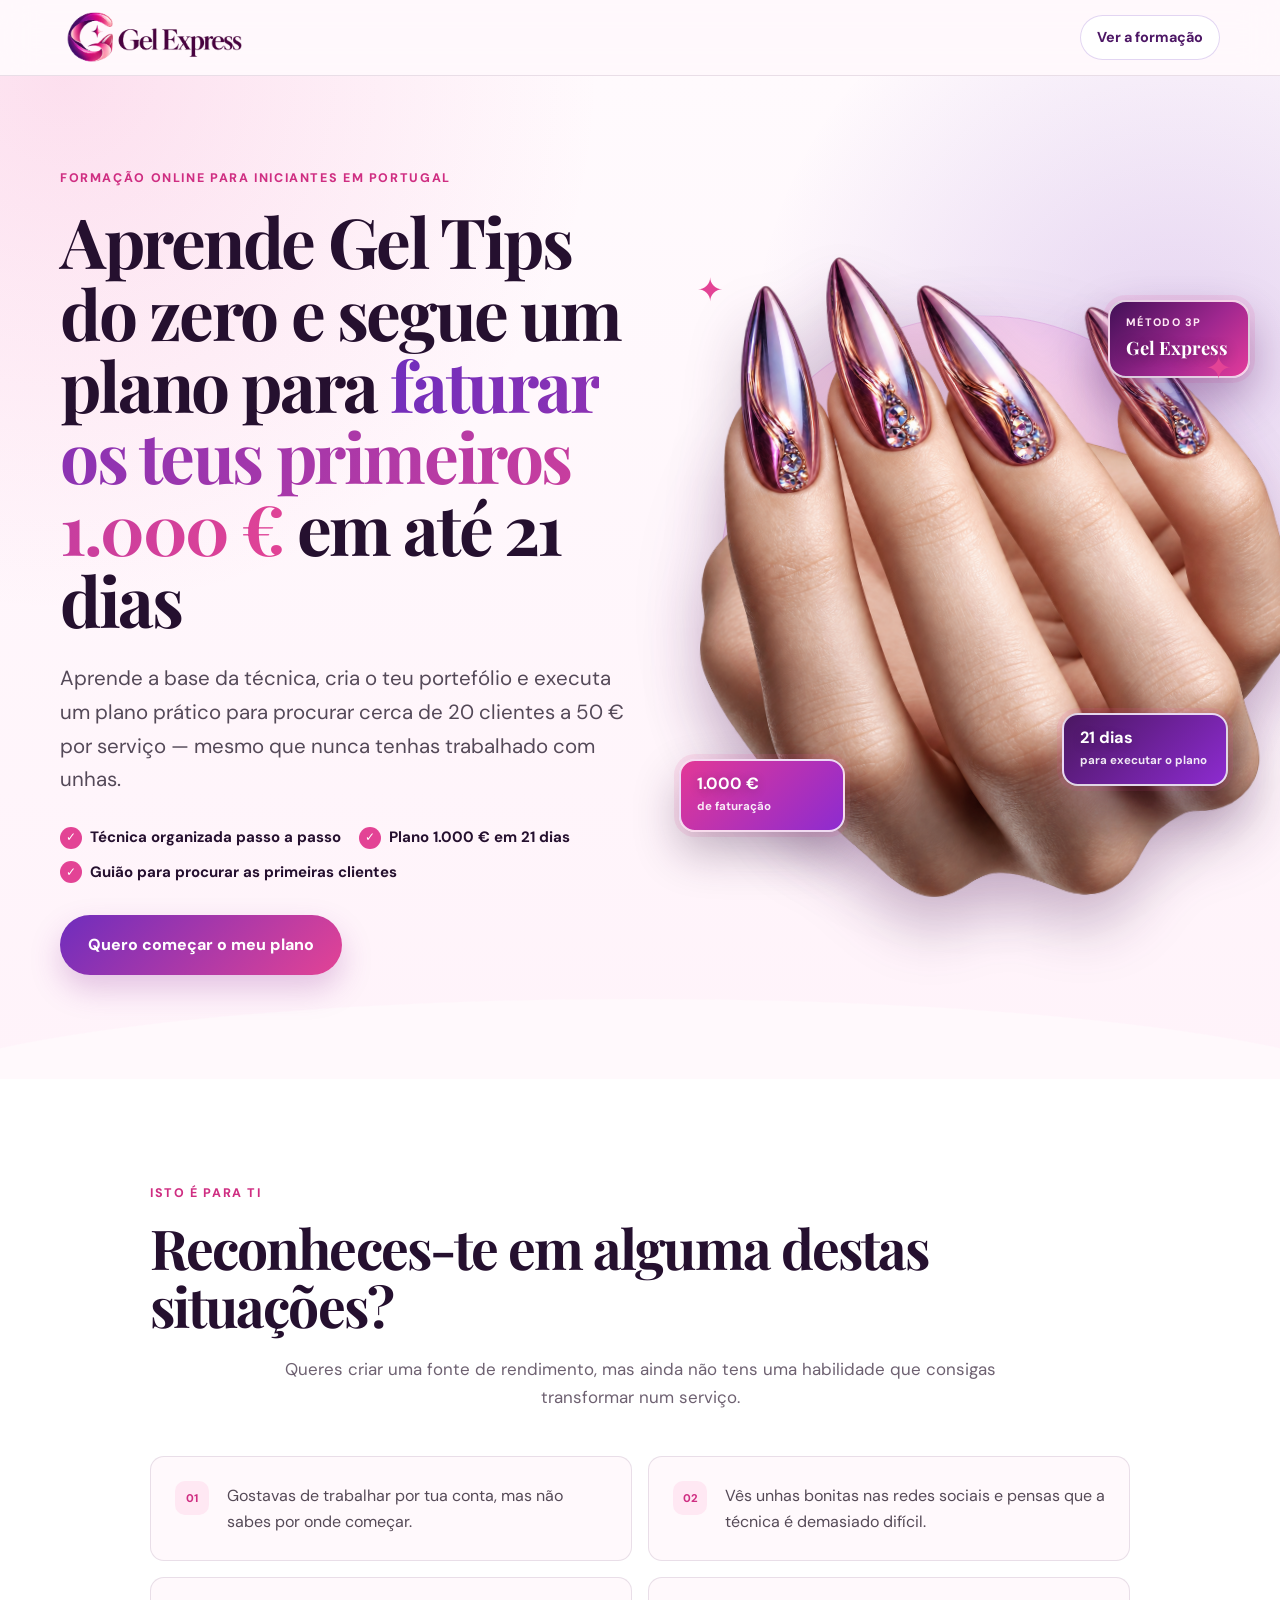
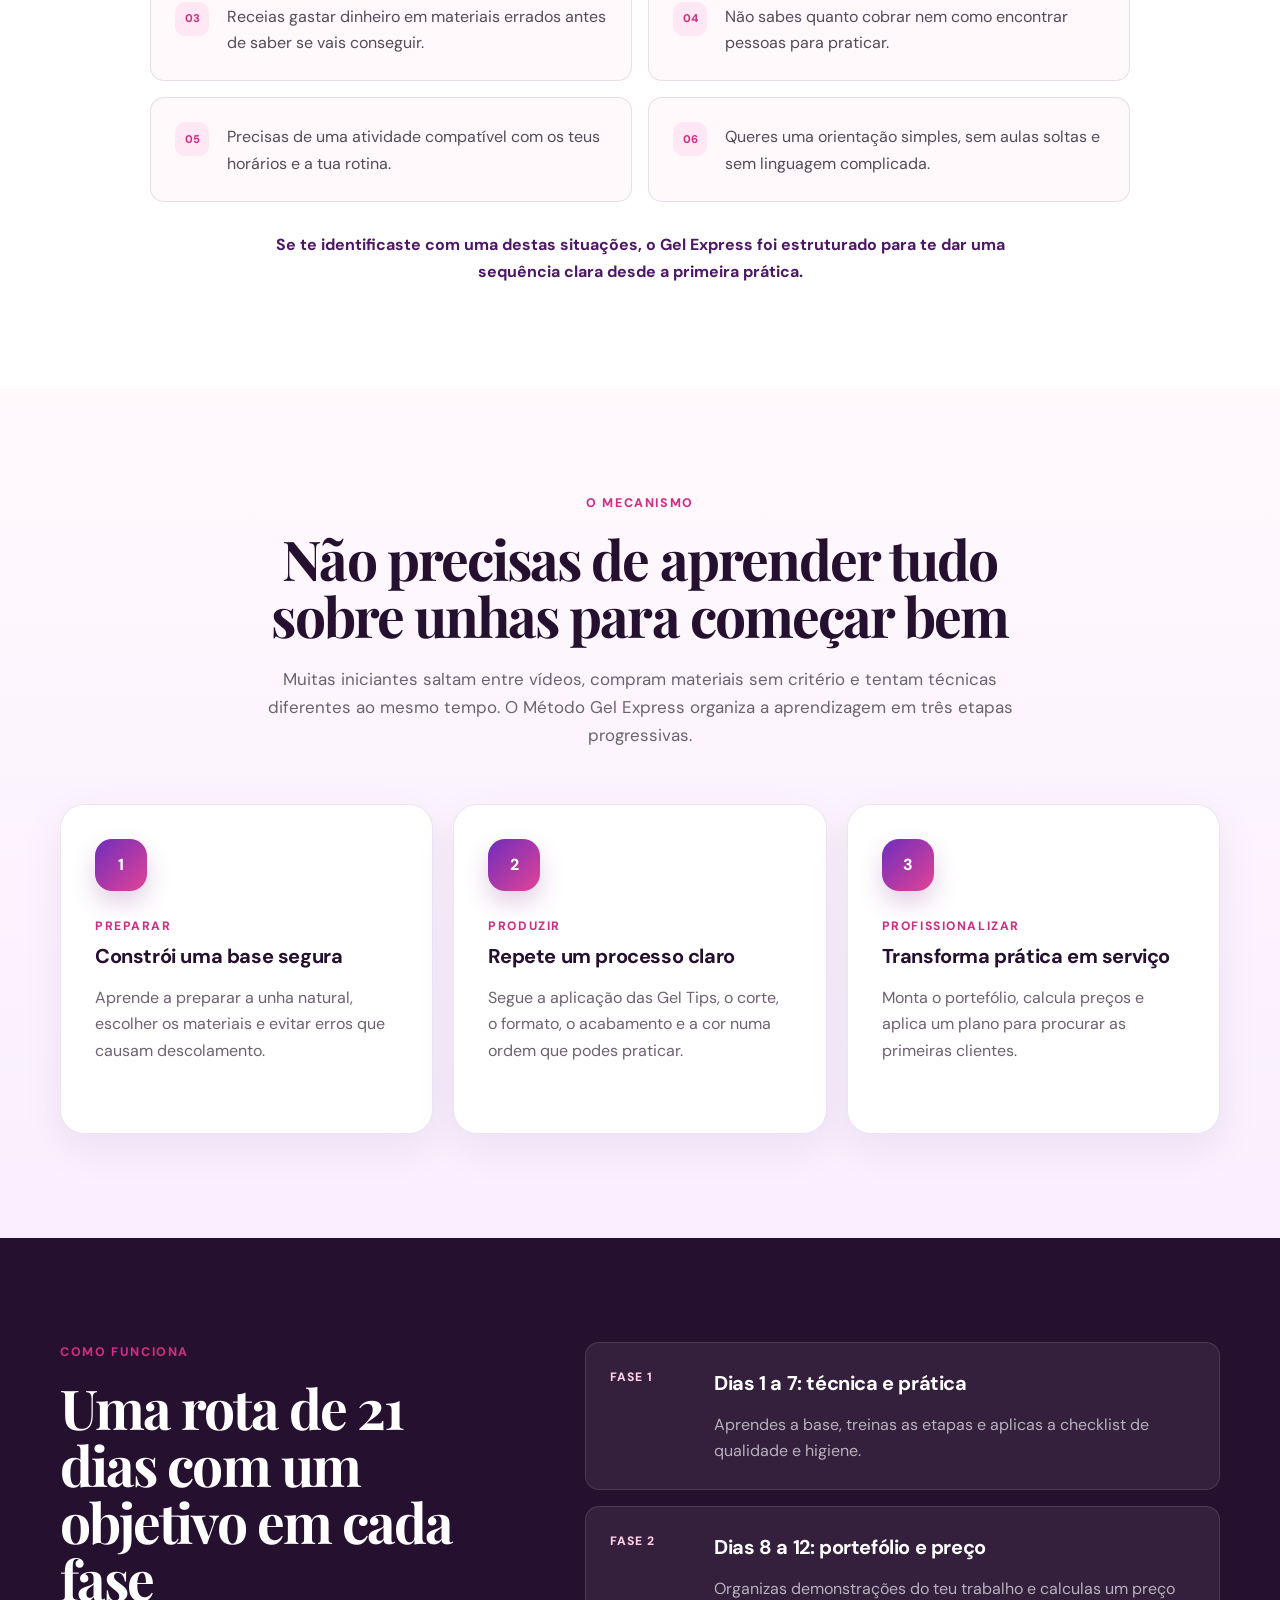
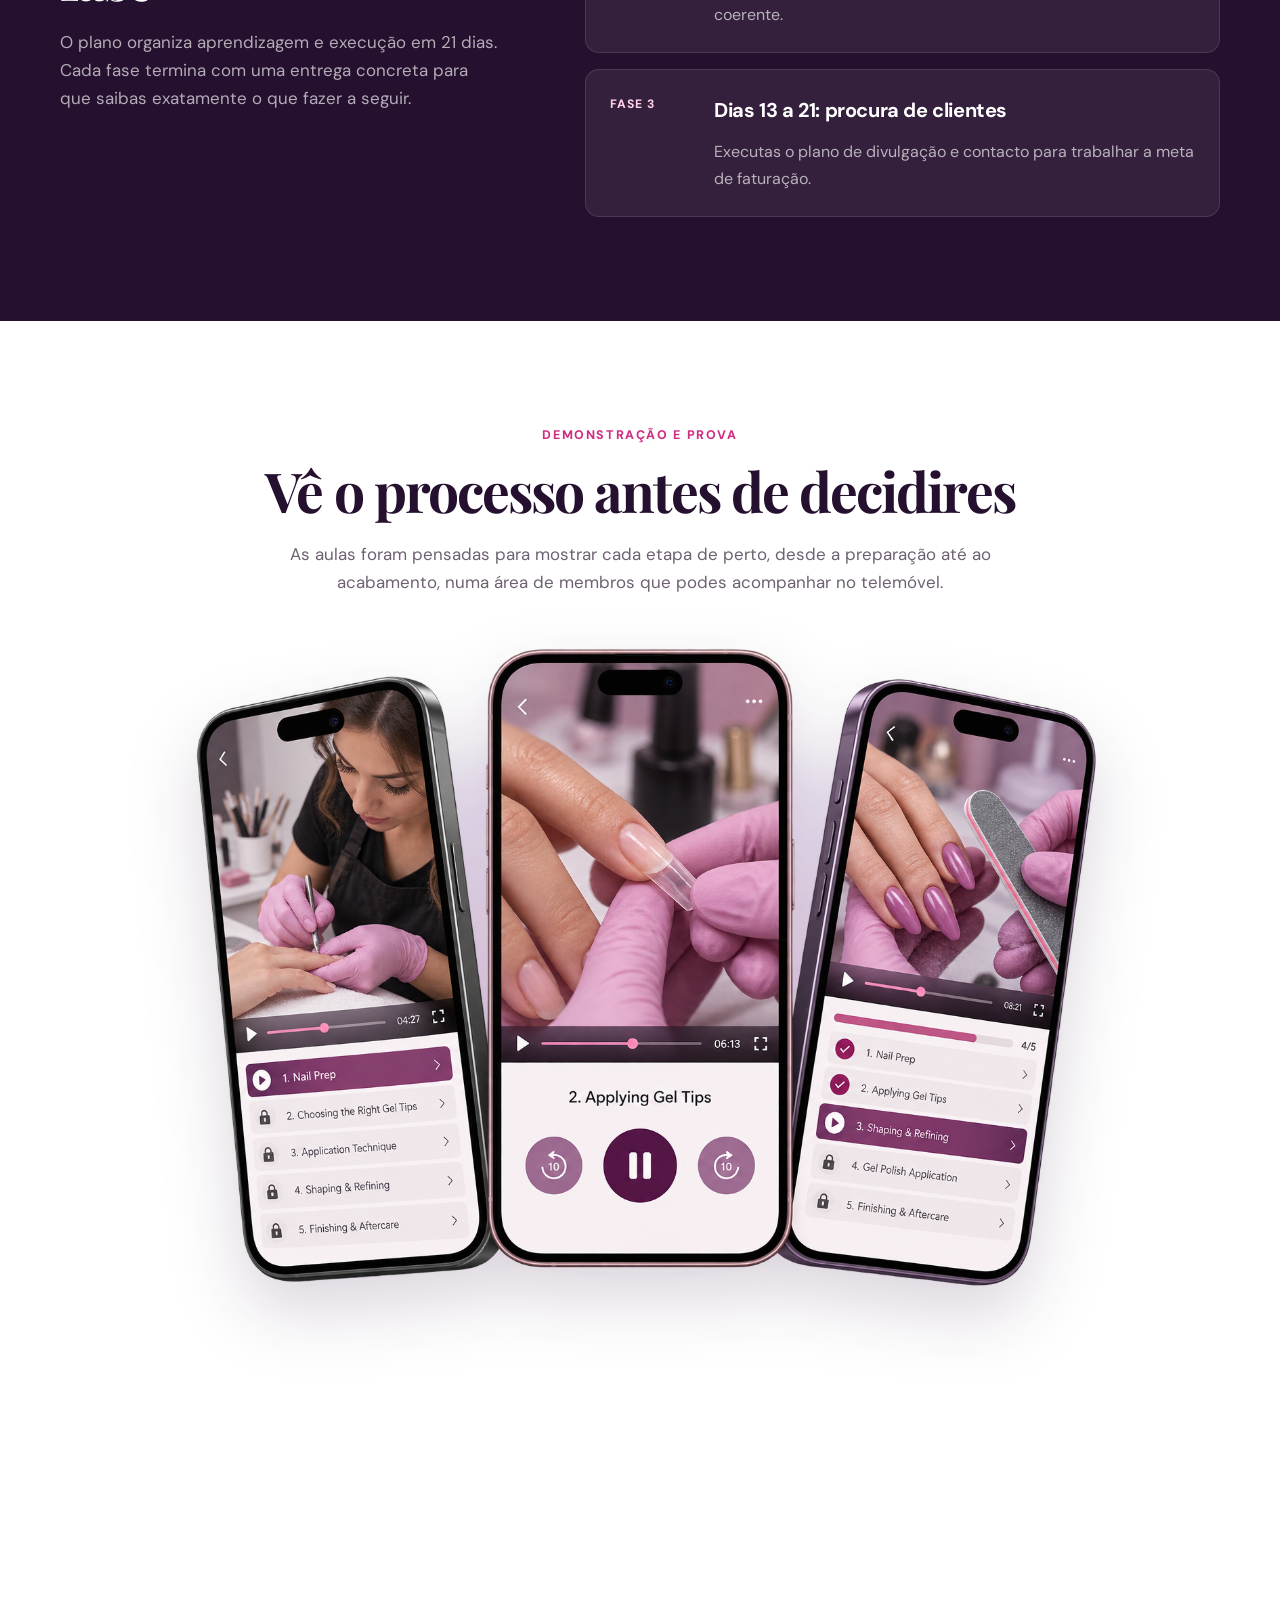
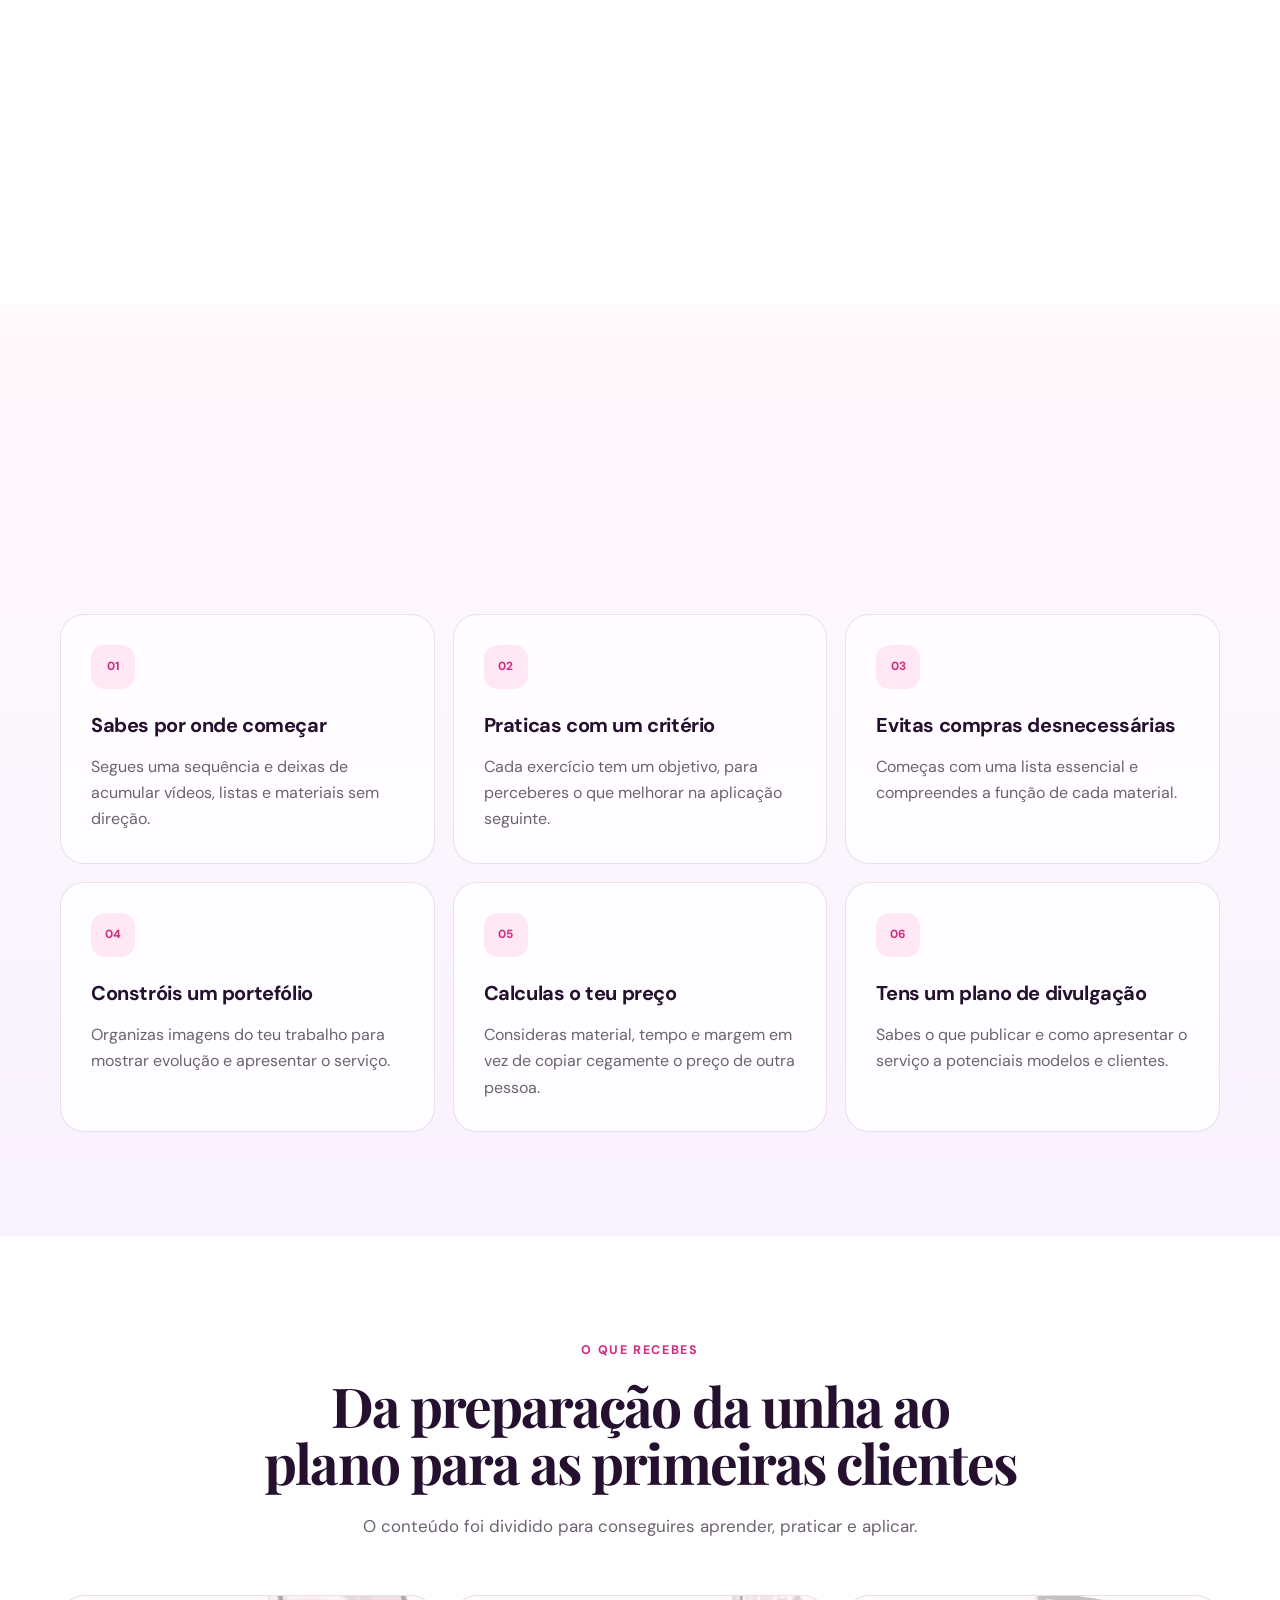
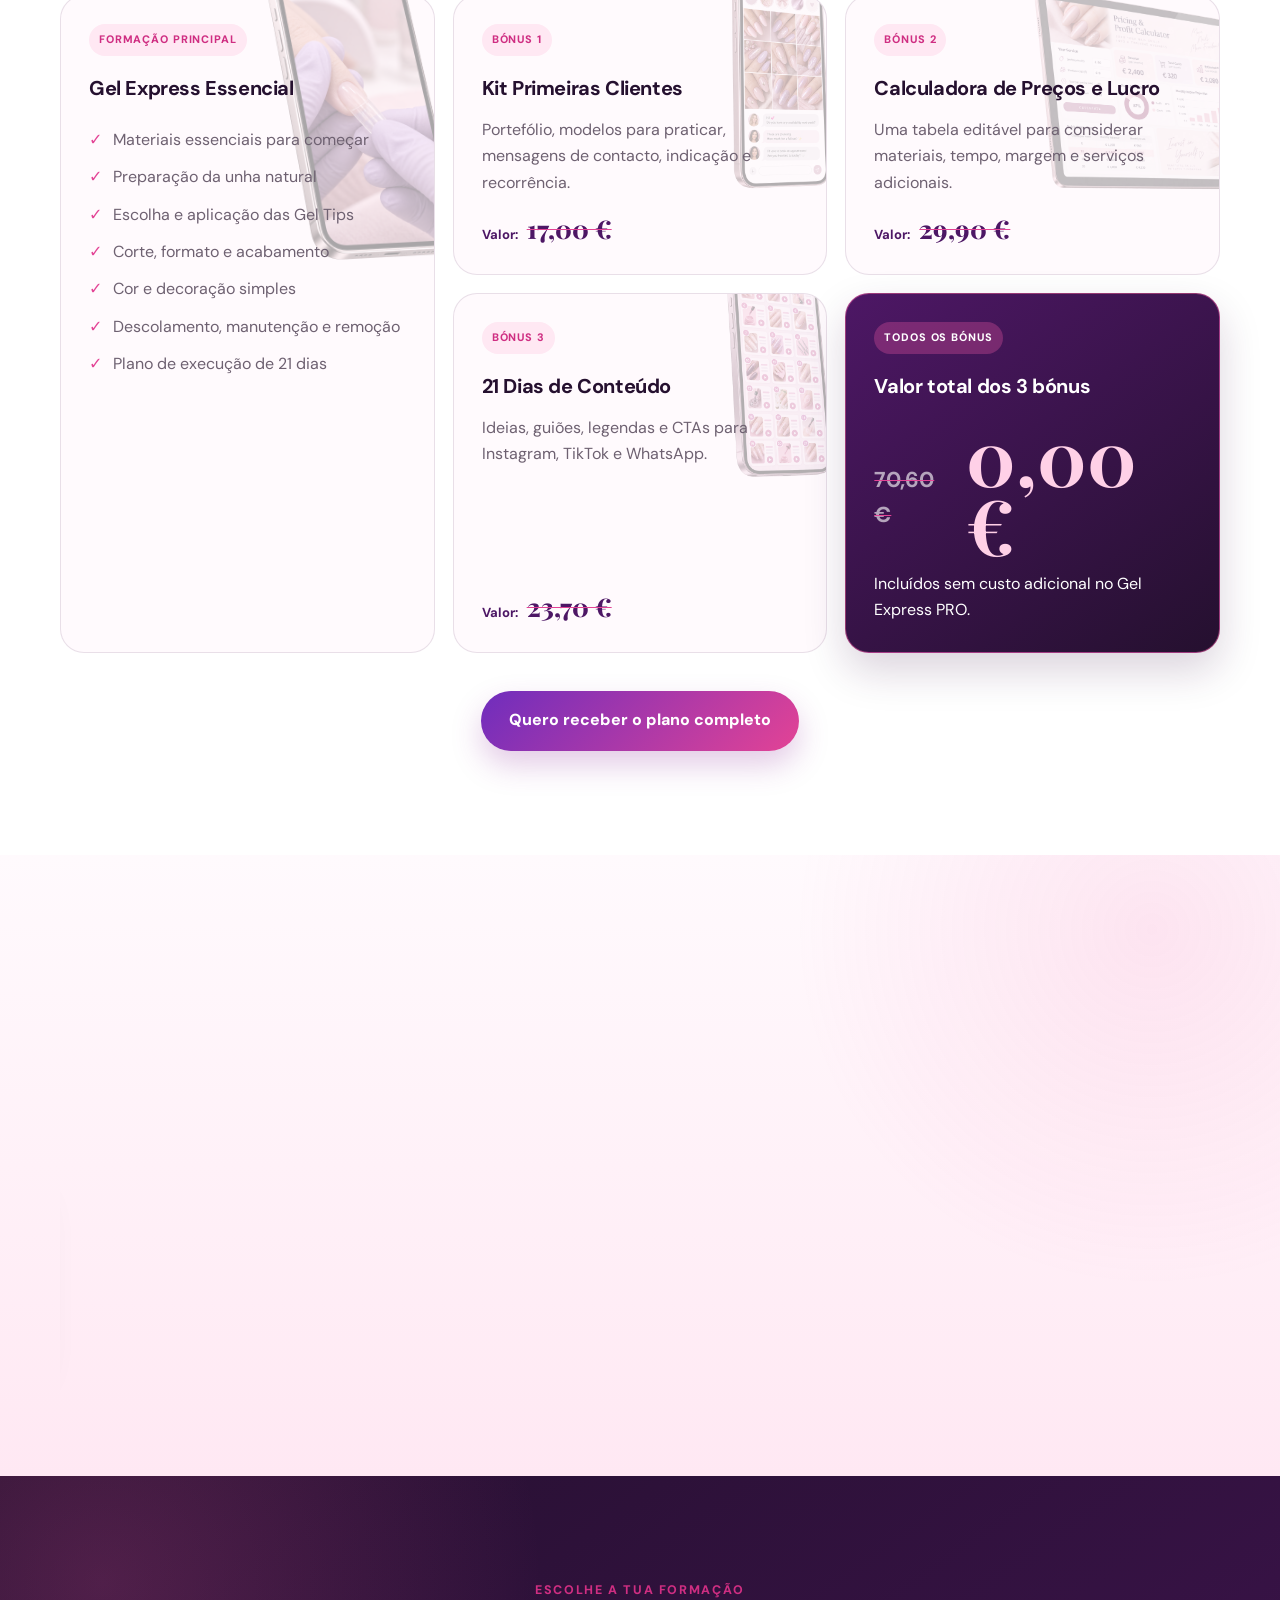
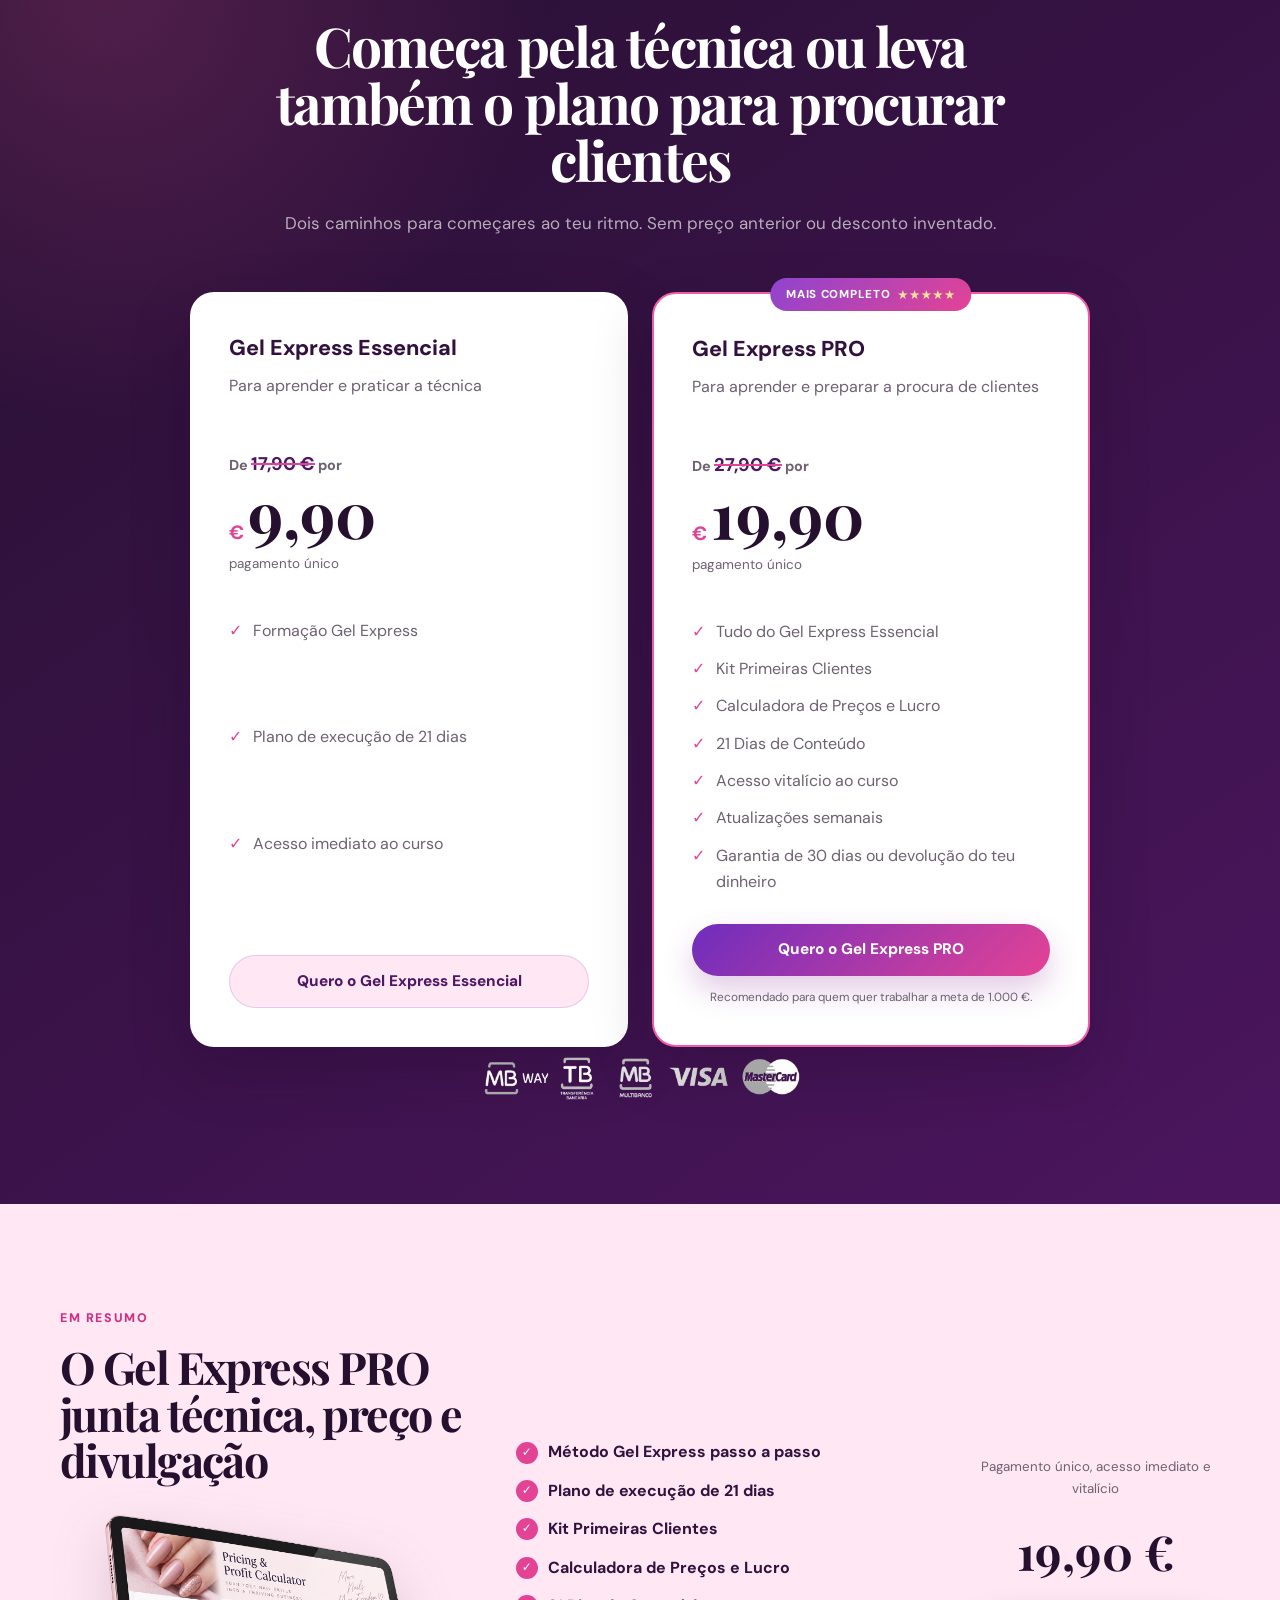
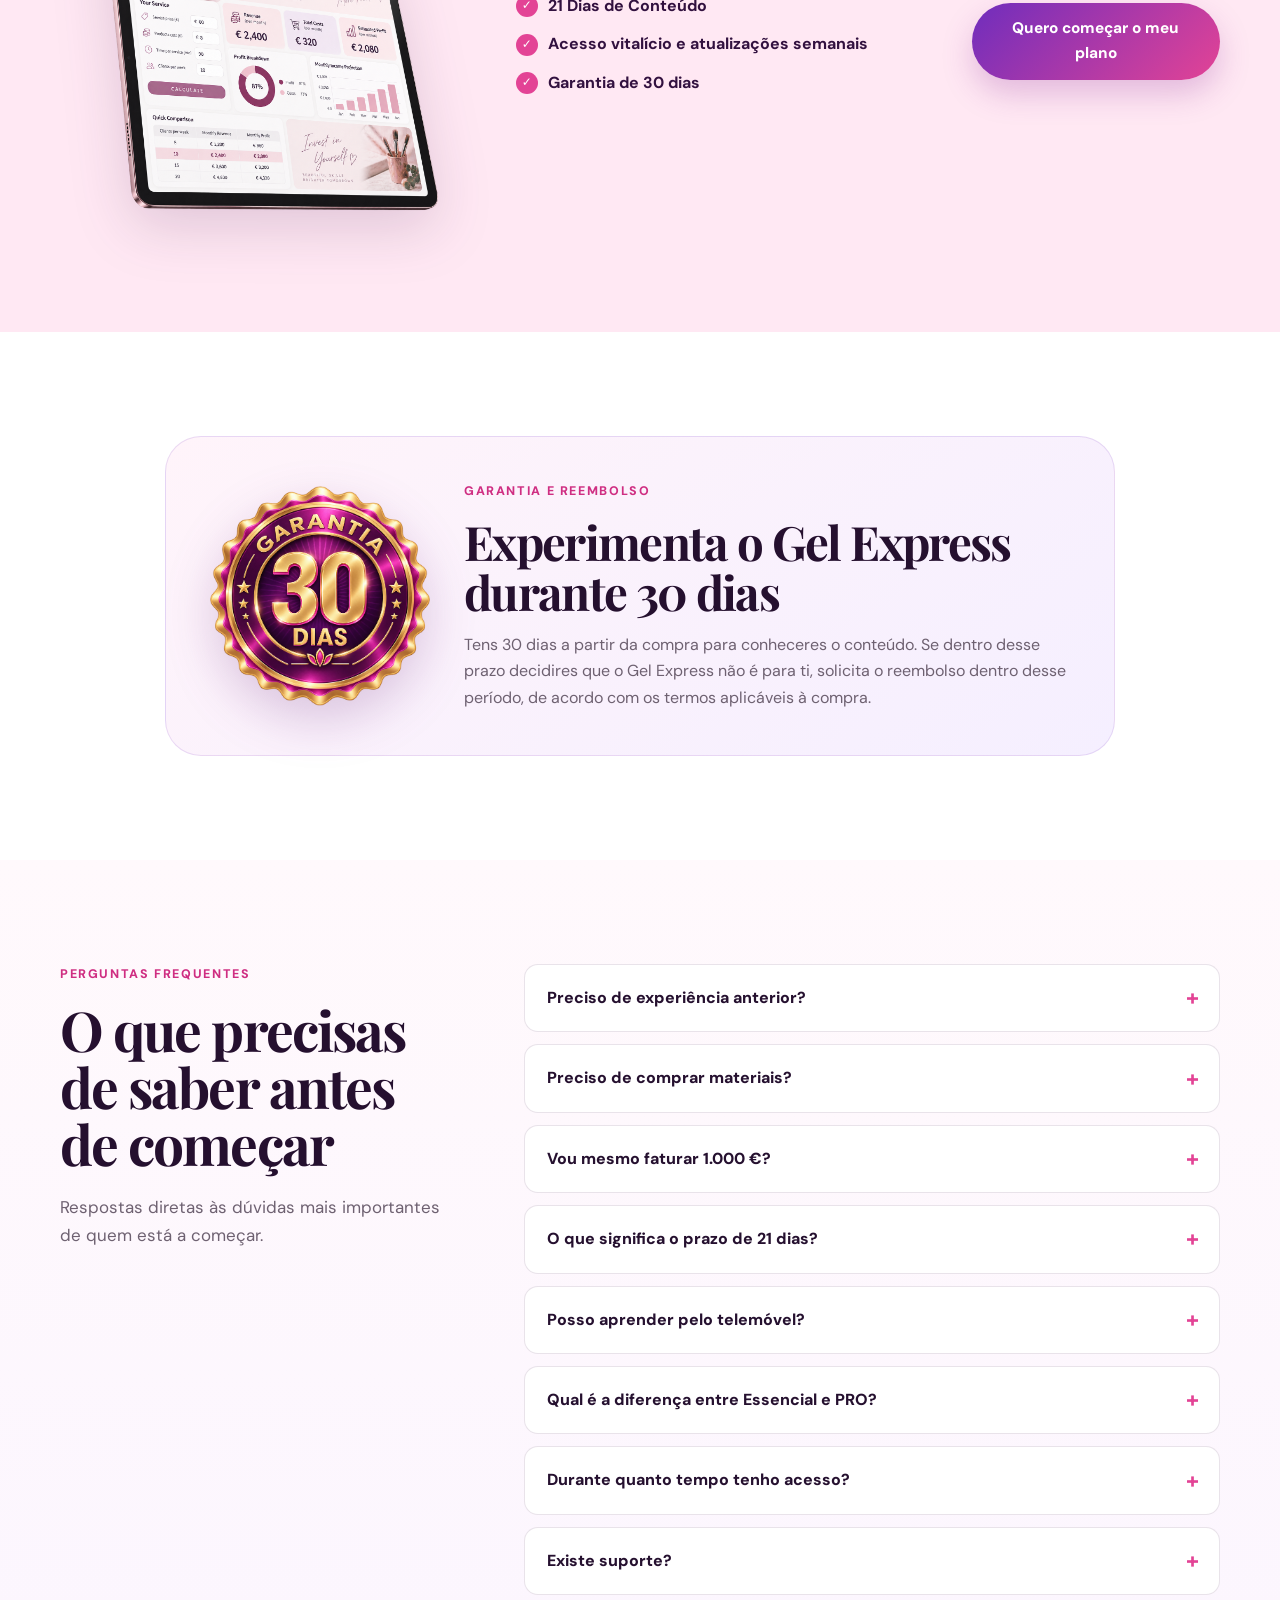
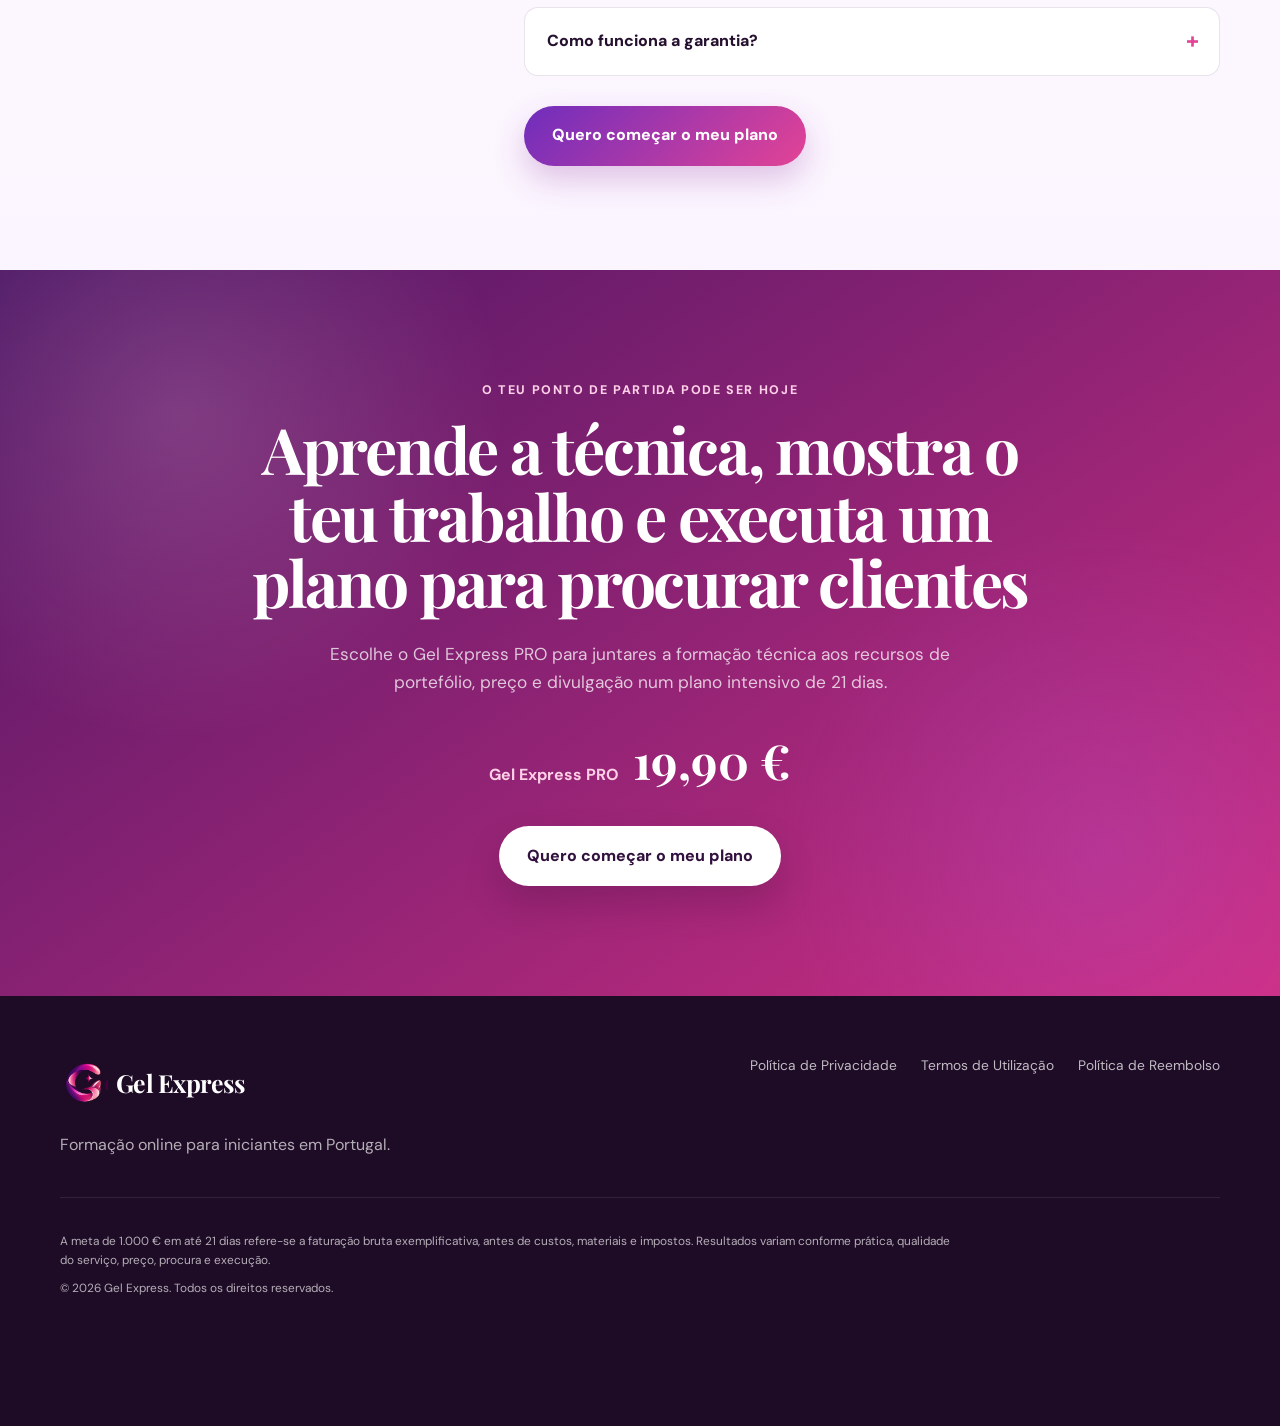
==== commit 94c94f14: "Improve Gel Express mobile hero cards" ====
--- a/gelexpress/index.html
+++ b/gelexpress/index.html
@@ -129,8 +129,8 @@
               </div>
             </div>
             <div class="floating-note note-left">
-              <strong>7 dias</strong>
-              <span>para construir a base</span>
+              <strong>1.000 €</strong>
+              <span>de faturação</span>
             </div>
             <div class="floating-note note-right">
               <strong>21 dias</strong>
--- a/gelexpress/styles.css
+++ b/gelexpress/styles.css
@@ -347,15 +347,16 @@
   min-width: 142px;
   padding: 12px 16px;
   color: var(--white);
-  background: linear-gradient(135deg, rgba(59, 16, 74, 0.94), rgba(147, 36, 139, 0.92));
-  border: 1px solid rgba(255, 255, 255, 0.24);
+  background: linear-gradient(135deg, #421057 0%, #9f278f 58%, #e33b9b 100%);
+  border: 2px solid rgba(255, 255, 255, 0.78);
   border-radius: 18px;
-  box-shadow: 0 18px 45px rgba(53, 14, 64, 0.26);
+  box-shadow: 0 20px 46px rgba(75, 15, 91, 0.38), 0 0 0 5px rgba(240, 91, 166, 0.13);
   backdrop-filter: blur(10px);
+  animation: hero-card-float 4.8s ease-in-out infinite;
 }
 
 .hero-method-badge span {
-  color: var(--pink-200);
+  color: #ffe9f6;
   font-size: 0.68rem;
   font-weight: 800;
   letter-spacing: 0.12em;
@@ -366,6 +367,7 @@
   margin-top: 2px;
   font-family: "Playfair Display", Georgia, serif;
   font-size: 1.15rem;
+  text-shadow: 0 2px 12px rgba(31, 4, 39, 0.38);
 }
 
 .course-card {
@@ -508,24 +510,46 @@
   flex-direction: column;
   min-width: 166px;
   padding: 14px 16px;
-  background: rgba(255, 255, 255, 0.94);
-  border: 1px solid rgba(123, 48, 132, 0.15);
+  color: var(--white);
+  border: 2px solid rgba(255, 255, 255, 0.82);
   border-radius: 16px;
-  box-shadow: 0 18px 45px rgba(49, 15, 59, 0.17);
+  box-shadow: 0 20px 46px rgba(49, 15, 59, 0.3), 0 0 0 5px rgba(240, 91, 166, 0.12);
+  backdrop-filter: blur(12px);
+  animation: hero-card-float 4.8s ease-in-out infinite;
 }
 
 .floating-note strong {
-  color: var(--purple-800);
-  font-size: 0.88rem;
+  color: var(--white);
+  font-size: 1.02rem;
+  line-height: 1.1;
+  text-shadow: 0 2px 10px rgba(40, 4, 48, 0.28);
 }
 
 .floating-note span {
-  color: var(--muted);
+  margin-top: 4px;
+  color: rgba(255, 255, 255, 0.9);
   font-size: 0.72rem;
-}
-
-.note-left { bottom: 50px; left: -18px; }
-.note-right { right: -8px; bottom: 96px; }
+  font-weight: 700;
+}
+
+.note-left {
+  bottom: 50px;
+  left: -18px;
+  background: linear-gradient(135deg, #e23896 0%, #8d2bd0 100%);
+}
+.note-right {
+  right: -8px;
+  bottom: 96px;
+  background: linear-gradient(135deg, #4b1761 0%, #8d2bd0 100%);
+  animation-delay: -2.4s;
+}
+
+.note-left { animation-delay: -1.2s; }
+
+@keyframes hero-card-float {
+  0%, 100% { transform: translateY(0); }
+  50% { transform: translateY(-8px); }
+}
 
 .sparkle {
   position: absolute;
@@ -1635,6 +1659,8 @@
   .reveal { opacity: 1; transform: none; }
   .recap-tablet { animation: none; }
   .members-preview img { animation: none; }
+  .hero-method-badge,
+  .floating-note { animation: none; }
 }
 
 @media (max-width: 980px) {
@@ -1680,7 +1706,18 @@
   .nail-art span:nth-child(2), .nail-art span:nth-child(4) { height: 108px; }
   .nail-art span:nth-child(3) { height: 130px; }
   .course-card h2 { font-size: 1.75rem; }
-  .floating-note { display: none; }
+  .floating-note {
+    display: flex;
+    min-width: 124px;
+    max-width: 142px;
+    padding: 10px 12px;
+    border-radius: 13px;
+    text-align: left;
+  }
+  .floating-note strong { font-size: 0.94rem; }
+  .floating-note span { font-size: 0.66rem; line-height: 1.3; }
+  .note-left { top: 176px; bottom: auto; left: 0; }
+  .note-right { right: clamp(56px, 18vw, 110px); bottom: 42px; }
   .section { padding: 78px 0; }
   .section-heading { margin-bottom: 38px; }
   .members-preview { width: 100%; margin: -12px 0 38px; }
@@ -1726,7 +1763,10 @@
   .micro-benefits li { width: 100%; min-width: 0; justify-content: center; }
   .hero-visual { min-height: 430px; }
   .hero-image-stage { inset: -12px 0 -8px; }
-  .hero-method-badge { top: 24px; right: 9%; }
+  .hero-method-badge { top: 24px; right: 18%; }
+  .floating-note { min-width: 112px; max-width: 126px; padding: 9px 10px; }
+  .note-left { top: 148px; left: -2px; }
+  .note-right { right: 16vw; bottom: 24px; }
   .course-card { min-height: 440px; }
   .course-stats { gap: 6px; }
   .course-stats div { padding: 9px; }
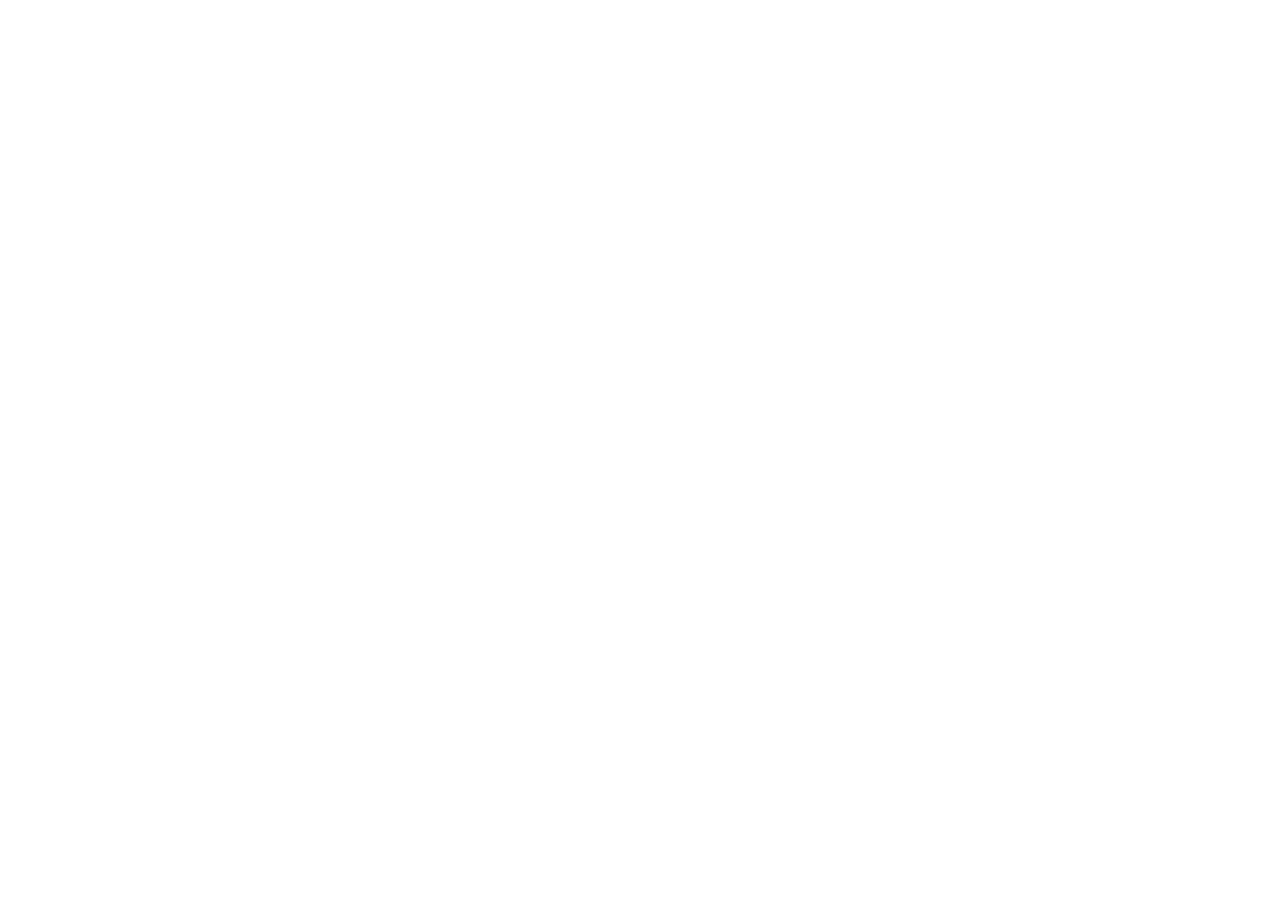
==== commit 3ef30e59: "a" ====
--- a/gelexpress/index.html
+++ b/gelexpress/index.html
@@ -1,790 +1,23 @@
 <!doctype html>
-<html lang="pt-PT">
-  <head>
-    <meta charset="UTF-8" />
-    <meta name="viewport" content="width=device-width, initial-scale=1.0" />
-    <meta
-      name="description"
-      content="Formação Gel Express para aprender Gel Tips do zero, criar um portefólio e seguir um plano prático para procurar as primeiras clientes."
-    />
-    <meta name="theme-color" content="#6f2dbd" />
-    <title>Gel Express | Do zero aos primeiros serviços de unhas</title>
-    <link rel="preconnect" href="https://fonts.googleapis.com" />
-    <link rel="preconnect" href="https://fonts.gstatic.com" crossorigin />
-    <link
-      href="https://fonts.googleapis.com/css2?family=DM+Sans:wght@400;500;600;700&family=Playfair+Display:ital,wght@0,700;1,700&display=swap"
-      rel="stylesheet"
-    />
-    <link rel="stylesheet" href="styles.css" />
+<html>
+<head>
+  <meta charset="utf-8">
 
-    <!-- Meta Pixel Code -->
-    <script>
-      !(function (f, b, e, v, n, t, s) {
-        if (f.fbq) return;
-        n = f.fbq = function () {
-          n.callMethod ? n.callMethod.apply(n, arguments) : n.queue.push(arguments);
-        };
-        if (!f._fbq) f._fbq = n;
-        n.push = n;
-        n.loaded = true;
-        n.version = "2.0";
-        n.queue = [];
-        t = b.createElement(e);
-        t.async = true;
-        t.src = v;
-        s = b.getElementsByTagName(e)[0];
-        s.parentNode.insertBefore(t, s);
-      })(window, document, "script", "https://connect.facebook.net/en_US/fbevents.js");
-      fbq("init", "28332699173082170");
-      fbq("track", "PageView");
-    </script>
-    <!-- End Meta Pixel Code -->
+  <script>
+    const pagina01 = "https://vivalavidas.com/gelexpress/off01/";
+    const pagina02 = "https://vivalavidas.com/gelexpress/off02/";
 
-    <!-- Microsoft Clarity -->
-    <script>
-      (function (c, l, a, r, i, t, y) {
-        c[a] =
-          c[a] ||
-          function () {
-            (c[a].q = c[a].q || []).push(arguments);
-          };
-        t = l.createElement(r);
-        t.async = 1;
-        t.src = "https://www.clarity.ms/tag/" + i;
-        y = l.getElementsByTagName(r)[0];
-        y.parentNode.insertBefore(t, y);
-      })(window, document, "clarity", "script", "yd7oxudycw");
-    </script>
-    <!-- End Microsoft Clarity -->
-  </head>
-  <body>
-    <noscript>
-      <img
-        src="https://www.facebook.com/tr?id=28332699173082170&amp;ev=PageView&amp;noscript=1"
-        alt=""
-        width="1"
-        height="1"
-        style="display: none"
-      />
-    </noscript>
-    <a class="skip-link" href="#conteudo">Saltar para o conteúdo</a>
+    // Split aleatório 50% / 50%
+    const destino = Math.random() < 0.5 ? pagina01 : pagina02;
 
-    <header class="site-header" aria-label="Cabeçalho">
-      <div class="container header-inner">
-        <a class="brand" href="#inicio" aria-label="Gel Express, voltar ao início">
-          <img
-            class="brand-logo"
-            src="assets/logo-gel-express.png"
-            alt=""
-            width="1983"
-            height="793"
-          />
-        </a>
-        <a class="header-cta" href="#oferta">Ver a formação</a>
-      </div>
-    </header>
+    // Mantém UTMs e demais parâmetros
+    const parametros = window.location.search;
 
-    <main id="conteudo">
-      <section class="hero" id="inicio">
-        <div class="hero-orb hero-orb-one" aria-hidden="true"></div>
-        <div class="hero-orb hero-orb-two" aria-hidden="true"></div>
-        <div class="container hero-grid">
-          <div class="hero-copy reveal">
-            <p class="eyebrow">Formação online para iniciantes em Portugal</p>
-            <h1>
-              Aprende Gel Tips do zero e segue um plano para
-              <span>faturar os teus primeiros 1.000 €</span> em até 21 dias
-            </h1>
-            <p class="hero-lead">
-              Aprende a base da técnica, cria o teu portefólio e executa um plano prático para
-              procurar cerca de 20 clientes a 50 € por serviço — mesmo que nunca tenhas trabalhado
-              com unhas.
-            </p>
+    // Redireciona imediatamente
+    window.location.replace(destino + parametros);
+  </script>
+</head>
 
-            <ul class="micro-benefits" aria-label="Principais benefícios">
-              <li><span aria-hidden="true">✓</span> Técnica organizada passo a passo</li>
-              <li><span aria-hidden="true">✓</span> Plano 1.000 € em 21 dias</li>
-              <li><span aria-hidden="true">✓</span> Guião para procurar as primeiras clientes</li>
-            </ul>
-
-            <a class="btn btn-primary btn-large" href="#oferta">Quero começar o meu plano</a>
-          </div>
-
-          <div class="hero-visual reveal" aria-label="Exemplo de acabamento com Gel Tips">
-            <div class="sparkle sparkle-one" aria-hidden="true">✦</div>
-            <div class="sparkle sparkle-two" aria-hidden="true">✦</div>
-            <div class="hero-image-stage">
-              <div class="hero-image-halo" aria-hidden="true"></div>
-              <img
-                class="hero-hand"
-                src="assets/hero-gel-tips.png"
-                alt="Mão com unhas Gel Tips longas em acabamento cromado rosa e roxo"
-                width="1227"
-                height="1282"
-                fetchpriority="high"
-              />
-              <div class="hero-method-badge">
-                <span>Método 3P</span>
-                <strong>Gel Express</strong>
-              </div>
-            </div>
-            <div class="floating-note note-left">
-              <strong>1.000 €</strong>
-              <span>de faturação</span>
-            </div>
-            <div class="floating-note note-right">
-              <strong>21 dias</strong>
-              <span>para executar o plano</span>
-            </div>
-          </div>
-        </div>
-      </section>
-
-      <section class="section section-soft" id="identificacao">
-        <div class="container narrow reveal">
-          <p class="section-label">Isto é para ti</p>
-          <h2>Reconheces-te em alguma destas situações?</h2>
-          <p class="section-intro">
-            Queres criar uma fonte de rendimento, mas ainda não tens uma habilidade que consigas
-            transformar num serviço.
-          </p>
-
-          <div class="situation-grid">
-            <article class="situation-card">
-              <span>01</span>
-              <p>Gostavas de trabalhar por tua conta, mas não sabes por onde começar.</p>
-            </article>
-            <article class="situation-card">
-              <span>02</span>
-              <p>Vês unhas bonitas nas redes sociais e pensas que a técnica é demasiado difícil.</p>
-            </article>
-            <article class="situation-card">
-              <span>03</span>
-              <p>Receias gastar dinheiro em materiais errados antes de saber se vais conseguir.</p>
-            </article>
-            <article class="situation-card">
-              <span>04</span>
-              <p>Não sabes quanto cobrar nem como encontrar pessoas para praticar.</p>
-            </article>
-            <article class="situation-card">
-              <span>05</span>
-              <p>Precisas de uma atividade compatível com os teus horários e a tua rotina.</p>
-            </article>
-            <article class="situation-card">
-              <span>06</span>
-              <p>Queres uma orientação simples, sem aulas soltas e sem linguagem complicada.</p>
-            </article>
-          </div>
-
-          <p class="bridge-copy">
-            Se te identificaste com uma destas situações, o Gel Express foi estruturado para te dar
-            uma sequência clara desde a primeira prática.
-          </p>
-        </div>
-      </section>
-
-      <section class="section mechanism" id="metodo">
-        <div class="container">
-          <div class="section-heading reveal">
-            <p class="section-label">O mecanismo</p>
-            <h2>Não precisas de aprender tudo sobre unhas para começar bem</h2>
-            <p>
-              Muitas iniciantes saltam entre vídeos, compram materiais sem critério e tentam
-              técnicas diferentes ao mesmo tempo. O Método Gel Express organiza a aprendizagem em
-              três etapas progressivas.
-            </p>
-          </div>
-
-          <div class="steps-grid">
-            <article class="step-card reveal">
-              <div class="step-number">1</div>
-              <p class="step-name">Preparar</p>
-              <h3>Constrói uma base segura</h3>
-              <p>
-                Aprende a preparar a unha natural, escolher os materiais e evitar erros que causam
-                descolamento.
-              </p>
-            </article>
-            <article class="step-card reveal">
-              <div class="step-number">2</div>
-              <p class="step-name">Produzir</p>
-              <h3>Repete um processo claro</h3>
-              <p>
-                Segue a aplicação das Gel Tips, o corte, o formato, o acabamento e a cor numa ordem
-                que podes praticar.
-              </p>
-            </article>
-            <article class="step-card reveal">
-              <div class="step-number">3</div>
-              <p class="step-name">Profissionalizar</p>
-              <h3>Transforma prática em serviço</h3>
-              <p>
-                Monta o portefólio, calcula preços e aplica um plano para procurar as primeiras
-                clientes.
-              </p>
-            </article>
-          </div>
-        </div>
-      </section>
-
-      <section class="section how-it-works">
-        <div class="container split-layout">
-          <div class="section-heading left reveal">
-            <p class="section-label">Como funciona</p>
-            <h2>Uma rota de 21 dias com um objetivo em cada fase</h2>
-            <p>
-              O plano organiza aprendizagem e execução em 21 dias. Cada fase termina com uma
-              entrega concreta para que saibas exatamente o que fazer a seguir.
-            </p>
-          </div>
-
-          <ol class="timeline reveal">
-            <li>
-              <span>Fase 1</span>
-              <div>
-                <h3>Dias 1 a 7: técnica e prática</h3>
-                <p>Aprendes a base, treinas as etapas e aplicas a checklist de qualidade e higiene.</p>
-              </div>
-            </li>
-            <li>
-              <span>Fase 2</span>
-              <div>
-                <h3>Dias 8 a 12: portefólio e preço</h3>
-                <p>Organizas demonstrações do teu trabalho e calculas um preço coerente.</p>
-              </div>
-            </li>
-            <li>
-              <span>Fase 3</span>
-              <div>
-                <h3>Dias 13 a 21: procura de clientes</h3>
-                <p>Executas o plano de divulgação e contacto para trabalhar a meta de faturação.</p>
-              </div>
-            </li>
-          </ol>
-        </div>
-      </section>
-
-      <section class="section proof-section" id="demonstracao">
-        <div class="container">
-          <div class="section-heading reveal">
-            <p class="section-label">Demonstração e prova</p>
-            <h2>Vê o processo antes de decidires</h2>
-            <p>
-              As aulas foram pensadas para mostrar cada etapa de perto, desde a preparação até ao
-              acabamento, numa área de membros que podes acompanhar no telemóvel.
-            </p>
-          </div>
-
-          <figure class="members-preview reveal">
-            <img
-              src="assets/area-membros-3-celulares.png"
-              alt="Três telemóveis mostrando aulas diferentes de preparação, aplicação e acabamento de Gel Tips"
-              width="1536"
-              height="1024"
-              loading="lazy"
-            />
-          </figure>
-
-          <div class="demo-grid">
-            <article class="demo-card reveal">
-              <img
-                class="demo-media"
-                src="assets/preparacao-da-unha.png"
-                alt="Profissional com luvas roxas preparando a unha natural de uma cliente"
-                width="1536"
-                height="1024"
-                loading="lazy"
-              />
-              <h3>Preparação da unha</h3>
-              <p>Mostrar de perto os materiais, a preparação e os cuidados de aderência.</p>
-            </article>
-            <article class="demo-card reveal">
-              <img
-                class="demo-media"
-                src="assets/aplicacao-gel-tip.png"
-                alt="Profissional com luvas roxas alinhando uma Gel Tip transparente na unha da cliente"
-                width="1536"
-                height="1024"
-                loading="lazy"
-              />
-              <h3>Aplicação da Gel Tip</h3>
-              <p>Demonstrar encaixe, aplicação, acabamento e resultado sem cortes acelerados.</p>
-            </article>
-            <article class="demo-card reveal">
-              <img
-                class="demo-media"
-                src="assets/resultado-final-gel-tips.png"
-                alt="Resultado final de unhas Gel Tips em degradê rosa e lilás"
-                width="1536"
-                height="1024"
-                loading="lazy"
-              />
-              <h3>Resultado final</h3>
-              <p>Inserir fotografias próprias, com boa luz e detalhes suficientes para avaliação.</p>
-            </article>
-          </div>
-
-        </div>
-      </section>
-
-      <section class="section benefits" id="beneficios">
-        <div class="container">
-          <div class="section-heading reveal">
-            <p class="section-label">A transformação</p>
-            <h2>O que muda quando deixas de aprender por tentativa e erro</h2>
-          </div>
-
-          <div class="benefit-grid">
-            <article class="benefit-card reveal">
-              <span class="icon" aria-hidden="true">01</span>
-              <h3>Sabes por onde começar</h3>
-              <p>Segues uma sequência e deixas de acumular vídeos, listas e materiais sem direção.</p>
-            </article>
-            <article class="benefit-card reveal">
-              <span class="icon" aria-hidden="true">02</span>
-              <h3>Praticas com um critério</h3>
-              <p>Cada exercício tem um objetivo, para perceberes o que melhorar na aplicação seguinte.</p>
-            </article>
-            <article class="benefit-card reveal">
-              <span class="icon" aria-hidden="true">03</span>
-              <h3>Evitas compras desnecessárias</h3>
-              <p>Começas com uma lista essencial e compreendes a função de cada material.</p>
-            </article>
-            <article class="benefit-card reveal">
-              <span class="icon" aria-hidden="true">04</span>
-              <h3>Constróis um portefólio</h3>
-              <p>Organizas imagens do teu trabalho para mostrar evolução e apresentar o serviço.</p>
-            </article>
-            <article class="benefit-card reveal">
-              <span class="icon" aria-hidden="true">05</span>
-              <h3>Calculas o teu preço</h3>
-              <p>Consideras material, tempo e margem em vez de copiar cegamente o preço de outra pessoa.</p>
-            </article>
-            <article class="benefit-card reveal">
-              <span class="icon" aria-hidden="true">06</span>
-              <h3>Tens um plano de divulgação</h3>
-              <p>Sabes o que publicar e como apresentar o serviço a potenciais modelos e clientes.</p>
-            </article>
-          </div>
-        </div>
-      </section>
-
-      <section class="section value-stack" id="conteudo-curso">
-        <div class="container">
-          <div class="section-heading reveal">
-            <p class="section-label">O que recebes</p>
-            <h2>Da preparação da unha ao plano para as primeiras clientes</h2>
-            <p>O conteúdo foi dividido para conseguires aprender, praticar e aplicar.</p>
-          </div>
-
-          <div class="stack-grid">
-            <article class="stack-card featured reveal">
-              <img
-                class="featured-phone"
-                src="assets/celular-procedimento-gel-tip.png"
-                alt=""
-                width="1024"
-                height="1536"
-                loading="lazy"
-                aria-hidden="true"
-              />
-              <span class="stack-tag">Formação principal</span>
-              <h3>Gel Express Essencial</h3>
-              <ul>
-                <li>Materiais essenciais para começar</li>
-                <li>Preparação da unha natural</li>
-                <li>Escolha e aplicação das Gel Tips</li>
-                <li>Corte, formato e acabamento</li>
-                <li>Cor e decoração simples</li>
-                <li>Descolamento, manutenção e remoção</li>
-                <li>Plano de execução de 21 dias</li>
-              </ul>
-            </article>
-
-            <article class="stack-card bonus-visual-card reveal">
-              <img
-                class="bonus-card-image bonus-clients-image"
-                src="assets/bonus-kit-primeiras-clientes.png"
-                alt=""
-                width="1024"
-                height="1536"
-                loading="lazy"
-                aria-hidden="true"
-              />
-              <span class="stack-tag">Bónus 1</span>
-              <h3>Kit Primeiras Clientes</h3>
-              <p>Portefólio, modelos para praticar, mensagens de contacto, indicação e recorrência.</p>
-              <p class="bonus-value">Valor: <del>17,00 €</del></p>
-            </article>
-
-            <article class="stack-card bonus-visual-card reveal">
-              <img
-                class="bonus-card-image bonus-calculator-image"
-                src="assets/bonus-calculadora-precos.png"
-                alt=""
-                width="1536"
-                height="1024"
-                loading="lazy"
-                aria-hidden="true"
-              />
-              <span class="stack-tag">Bónus 2</span>
-              <h3>Calculadora de Preços e Lucro</h3>
-              <p>Uma tabela editável para considerar materiais, tempo, margem e serviços adicionais.</p>
-              <p class="bonus-value">Valor: <del>29,90 €</del></p>
-            </article>
-
-            <article class="stack-card bonus-visual-card reveal">
-              <img
-                class="bonus-card-image bonus-content-image"
-                src="assets/bonus-21-dias-conteudo.png"
-                alt=""
-                width="1024"
-                height="1536"
-                loading="lazy"
-                aria-hidden="true"
-              />
-              <span class="stack-tag">Bónus 3</span>
-              <h3>21 Dias de Conteúdo</h3>
-              <p>Ideias, guiões, legendas e CTAs para Instagram, TikTok e WhatsApp.</p>
-              <p class="bonus-value">Valor: <del>23,70 €</del></p>
-            </article>
-
-            <article class="stack-card bonus-total-card reveal">
-              <span class="stack-tag">Todos os bónus</span>
-              <h3>Valor total dos 3 bónus</h3>
-              <div class="bonus-total-price">
-                <del>70,60 €</del>
-                <strong>0,00 €</strong>
-              </div>
-              <p>Incluídos sem custo adicional no Gel Express PRO.</p>
-            </article>
-          </div>
-
-          <div class="center-cta reveal">
-            <a class="btn btn-primary btn-large" href="#oferta">Quero receber o plano completo</a>
-          </div>
-        </div>
-      </section>
-
-      <section class="section testimonials-section" id="depoimentos" aria-labelledby="testimonials-title">
-        <div class="container">
-          <div class="section-heading reveal">
-            <h2 id="testimonials-title">Quando existe um plano claro, começar fica mais simples</h2>
-            <p>Modelos de apresentação para substituir por comentários reais e autorizados das alunas.</p>
-          </div>
-
-          <div class="testimonials-carousel" aria-label="Comentários das alunas">
-            <div class="testimonials-track">
-            <article class="testimonial-card reveal">
-              <div class="testimonial-stars" aria-label="5 estrelas">★★★★★</div>
-              <blockquote>“Aprendi rápido e já comecei a faturar com os meus primeiros atendimentos.”</blockquote>
-              <div class="testimonial-author">
-                <img class="testimonial-avatar avatar-mirrored" src="assets/persona-depoimento-1.jpg" alt="" width="64" height="64" loading="lazy" />
-                <strong>Mariana Costa</strong>
-                <span>@marianacosta.geltips</span>
-              </div>
-            </article>
-
-            <article class="testimonial-card reveal">
-              <div class="testimonial-stars" aria-label="5 estrelas">★★★★★</div>
-              <blockquote>“Foi muito mais fácil aprender e aplicar a técnica do que eu imaginava.”</blockquote>
-              <div class="testimonial-author">
-                <img class="testimonial-avatar" src="assets/persona-depoimento-2.jpg" alt="" width="64" height="64" loading="lazy" />
-                <strong>Inês Ferreira</strong>
-                <span>@inesferreira.01</span>
-              </div>
-            </article>
-
-            <article class="testimonial-card reveal">
-              <div class="testimonial-stars" aria-label="5 estrelas">★★★★★</div>
-              <blockquote>“Já na primeira semana consegui as minhas primeiras 15 clientes.”</blockquote>
-              <div class="testimonial-author">
-                <img class="testimonial-avatar avatar-mirrored" src="assets/persona-depoimento-3.jpg" alt="" width="64" height="64" loading="lazy" />
-                <strong>Beatriz Almeida</strong>
-                <span>@bia.almeida00</span>
-              </div>
-            </article>
-
-            <article class="testimonial-card reveal">
-              <div class="testimonial-stars" aria-label="5 estrelas">★★★★★</div>
-              <blockquote>“Nunca tive facilidade com trabalhos manuais e, mesmo assim, achei muito simples.”</blockquote>
-              <div class="testimonial-author">
-                <img class="testimonial-avatar" src="assets/persona-depoimento-4.jpg" alt="" width="64" height="64" loading="lazy" />
-                <strong>Carla Rodrigues</strong>
-                <span>@carlarodrigues</span>
-              </div>
-            </article>
-
-            <article class="testimonial-card reveal">
-              <div class="testimonial-stars" aria-label="5 estrelas">★★★★★</div>
-              <blockquote>“Agora acredito que consigo começar a montar o meu próprio negócio já no primeiro mês.”</blockquote>
-              <div class="testimonial-author">
-                <img class="testimonial-avatar avatar-mirrored" src="assets/persona-depoimento-5.jpg" alt="" width="64" height="64" loading="lazy" />
-                <strong>Sofia Martins</strong>
-                <span>@sofiamartins.prof</span>
-              </div>
-            </article>
-
-            <article class="testimonial-card reveal">
-              <div class="testimonial-stars" aria-label="5 estrelas">★★★★★</div>
-              <blockquote>“As aulas são claras e consegui acompanhar tudo mesmo começando do zero.”</blockquote>
-              <div class="testimonial-author">
-                <img class="testimonial-avatar" src="assets/persona-depoimento-6.jpg" alt="" width="64" height="64" loading="lazy" />
-                <strong>Patrícia Sousa</strong>
-                <span>@patriciasousa22</span>
-              </div>
-            </article>
-            </div>
-          </div>
-
-        </div>
-      </section>
-
-      <section class="section offer-section" id="oferta">
-        <div class="container">
-          <div class="section-heading light reveal">
-            <p class="section-label">Escolhe a tua formação</p>
-            <h2>Começa pela técnica ou leva também o plano para procurar clientes</h2>
-            <p>Dois caminhos para começares ao teu ritmo. Sem preço anterior ou desconto inventado.</p>
-          </div>
-
-          <div class="pricing-grid">
-            <article class="price-card reveal">
-              <p class="plan-name">Gel Express Essencial</p>
-              <p class="plan-for">Para aprender e praticar a técnica</p>
-              <p class="price-anchor">De <del>17,90 €</del> por</p>
-              <div class="price"><span>€</span>9,90</div>
-              <p class="price-detail">pagamento único</p>
-              <ul>
-                <li>Formação Gel Express</li>
-                <li>Plano de execução de 21 dias</li>
-                <li>Acesso imediato ao curso</li>
-              </ul>
-              <a
-                class="btn btn-secondary checkout-link"
-                href="https://pay.hotmart.com/H107776419T?off=f6r8ti5i&amp;checkoutMode=10"
-                data-plan="essencial"
-              >
-                Quero o Gel Express Essencial
-              </a>
-            </article>
-
-            <article class="price-card recommended reveal">
-              <span class="recommended-label">
-                Mais completo
-                <span class="recommended-stars" aria-label="5 estrelas">★★★★★</span>
-              </span>
-              <p class="plan-name">Gel Express PRO</p>
-              <p class="plan-for">Para aprender e preparar a procura de clientes</p>
-              <p class="price-anchor">De <del>27,90 €</del> por</p>
-              <div class="price"><span>€</span>19,90</div>
-              <p class="price-detail">pagamento único</p>
-              <ul>
-                <li>Tudo do Gel Express Essencial</li>
-                <li>Kit Primeiras Clientes</li>
-                <li>Calculadora de Preços e Lucro</li>
-                <li>21 Dias de Conteúdo</li>
-                <li>Acesso vitalício ao curso</li>
-                <li>Atualizações semanais</li>
-                <li>Garantia de 30 dias ou devolução do teu dinheiro</li>
-              </ul>
-              <a
-                class="btn btn-primary checkout-link"
-                href="https://pay.hotmart.com/H107776419T?off=j4vtryhy&amp;checkoutMode=10"
-                data-plan="pro"
-              >
-                Quero o Gel Express PRO
-              </a>
-              <p class="plan-note">Recomendado para quem quer trabalhar a meta de 1.000 €.</p>
-            </article>
-          </div>
-
-          <figure class="payment-methods reveal">
-            <img
-              src="assets/meios-de-pagamento-portugal.png"
-              alt="Meios de pagamento locais: MB WAY, transferência bancária, Multibanco, Visa e Mastercard"
-              width="2065"
-              height="274"
-              loading="lazy"
-            />
-          </figure>
-
-        </div>
-      </section>
-
-      <div class="recap-guarantee-flow">
-      <section class="section recap">
-        <div class="container recap-grid reveal">
-          <div>
-            <p class="section-label">Em resumo</p>
-            <h2>O Gel Express PRO junta técnica, preço e divulgação</h2>
-            <img
-              class="recap-tablet"
-              src="assets/bonus-calculadora-precos.png"
-              alt="Mockup de tablet com a calculadora de preços e lucro do Gel Express PRO"
-              width="1312"
-              height="1199"
-              loading="lazy"
-            />
-          </div>
-          <ul class="recap-list">
-            <li><span>✓</span> Método Gel Express passo a passo</li>
-            <li><span>✓</span> Plano de execução de 21 dias</li>
-            <li><span>✓</span> Kit Primeiras Clientes</li>
-            <li><span>✓</span> Calculadora de Preços e Lucro</li>
-            <li><span>✓</span> 21 Dias de Conteúdo</li>
-            <li><span>✓</span> Acesso vitalício e atualizações semanais</li>
-            <li><span>✓</span> Garantia de 30 dias</li>
-          </ul>
-          <div class="recap-price">
-            <small>Pagamento único, acesso imediato e vitalício</small>
-            <strong>19,90 €</strong>
-            <a class="btn btn-primary" href="#oferta">Quero começar o meu plano</a>
-          </div>
-        </div>
-      </section>
-
-      <section class="section guarantee" id="garantia">
-        <div class="container guarantee-inner reveal">
-          <img
-            class="guarantee-badge"
-            src="assets/garantia-30-dias.png"
-            alt="Selo de garantia de 30 dias"
-            width="240"
-            height="240"
-          />
-          <div>
-            <p class="section-label">Garantia e reembolso</p>
-            <h2>Experimenta o Gel Express durante 30 dias</h2>
-            <p>
-              Tens 30 dias a partir da compra para conheceres o conteúdo. Se dentro desse prazo
-              decidires que o Gel Express não é para ti, solicita o reembolso dentro desse período,
-              de acordo com os termos aplicáveis à compra.
-            </p>
-          </div>
-        </div>
-      </section>
-      </div>
-
-      <section class="section faq" id="faq">
-        <div class="container faq-layout">
-          <div class="section-heading left reveal">
-            <p class="section-label">Perguntas frequentes</p>
-            <h2>O que precisas de saber antes de começar</h2>
-            <p>Respostas diretas às dúvidas mais importantes de quem está a começar.</p>
-          </div>
-
-          <div class="faq-list reveal">
-            <details>
-              <summary>Preciso de experiência anterior?</summary>
-              <p>Não. A formação foi estruturada para quem começa do zero e precisa de uma sequência clara.</p>
-            </details>
-            <details>
-              <summary>Preciso de comprar materiais?</summary>
-              <p>Sim. Para praticar a técnica precisas de materiais próprios. A formação inclui uma lista essencial para evitares compras sem direção.</p>
-            </details>
-            <details>
-              <summary>Vou mesmo faturar 1.000 €?</summary>
-              <p>Os 1.000 € são uma meta de faturação, não uma garantia. O exemplo corresponde a cerca de 20 serviços a 50 €. O resultado depende da prática, qualidade, execução, preço, divulgação e procura.</p>
-            </details>
-            <details>
-              <summary>O que significa o prazo de 21 dias?</summary>
-              <p>O plano divide os 21 dias entre base técnica e prática, preparação do portefólio e preço, divulgação e procura de clientes. É um plano intensivo e o prazo não representa garantia de resultado.</p>
-            </details>
-            <details>
-              <summary>Posso aprender pelo telemóvel?</summary>
-              <p>Sim. Podes acompanhar a formação pelo telemóvel e aceder ao conteúdo imediatamente após a confirmação da compra.</p>
-            </details>
-            <details>
-              <summary>Qual é a diferença entre Essencial e PRO?</summary>
-              <p>O Essencial concentra-se na técnica. O PRO acrescenta materiais para portefólio, preço, divulgação e procura das primeiras clientes.</p>
-            </details>
-            <details>
-              <summary>Durante quanto tempo tenho acesso?</summary>
-              <p>O acesso ao curso é vitalício e o conteúdo recebe atualizações semanais.</p>
-            </details>
-            <details>
-              <summary>Existe suporte?</summary>
-              <p>O formato e o prazo de suporte ainda precisam de confirmação. Não estão incluídos neste rascunho como promessa.</p>
-            </details>
-            <details>
-              <summary>Como funciona a garantia?</summary>
-              <p>Tens 30 dias a partir da compra para conheceres o conteúdo. Se decidires que o Gel Express não é para ti, solicita o reembolso dentro desse prazo através dos canais indicados no checkout da Hotmart, sujeito aos termos aplicáveis à compra.</p>
-            </details>
-
-            <div class="faq-cta">
-              <a class="btn btn-primary btn-large" href="#oferta">Quero começar o meu plano</a>
-            </div>
-          </div>
-        </div>
-      </section>
-
-      <section class="final-cta">
-        <div class="container final-cta-inner reveal">
-          <p class="eyebrow">O teu ponto de partida pode ser hoje</p>
-          <h2>Aprende a técnica, mostra o teu trabalho e executa um plano para procurar clientes</h2>
-          <p>
-            Escolhe o Gel Express PRO para juntares a formação técnica aos recursos de portefólio,
-            preço e divulgação num plano intensivo de 21 dias.
-          </p>
-          <div class="final-price"><span>Gel Express PRO</span><strong>19,90 €</strong></div>
-          <a
-            class="btn btn-light btn-large checkout-link"
-            href="https://pay.hotmart.com/H107776419T?off=j4vtryhy&amp;checkoutMode=10"
-            data-plan="pro"
-          >
-            Quero começar o meu plano
-          </a>
-        </div>
-      </section>
-    </main>
-
-    <footer class="site-footer">
-      <div class="container footer-grid">
-        <div>
-          <a class="brand brand-footer" href="#inicio" aria-label="Gel Express, voltar ao início">
-            <span class="footer-logo-symbol" aria-hidden="true">
-              <img
-                src="assets/logo-gel-express.png"
-                alt=""
-                width="1983"
-                height="793"
-                loading="lazy"
-              />
-            </span>
-            <span class="footer-logo-text">Gel Express</span>
-          </a>
-          <p>Formação online para iniciantes em Portugal.</p>
-        </div>
-        <nav aria-label="Informações legais">
-          <span class="footer-item">Política de Privacidade</span>
-          <span class="footer-item">Termos de Utilização</span>
-          <span class="footer-item">Política de Reembolso</span>
-        </nav>
-      </div>
-      <div class="container legal-copy">
-        <p>
-          A meta de 1.000 € em até 21 dias refere-se a faturação bruta exemplificativa, antes de custos,
-          materiais e impostos. Resultados variam conforme prática, qualidade do serviço, preço,
-          procura e execução.
-        </p>
-        <p>© <span id="year"></span> Gel Express. Todos os direitos reservados.</p>
-      </div>
-    </footer>
-
-    <div class="mobile-cta" aria-label="Ação rápida">
-      <div><small>Gel Express Essencial</small><strong>9,90 €</strong></div>
-      <a
-        class="btn btn-primary checkout-link"
-        href="https://pay.hotmart.com/H107776419T?off=f6r8ti5i&amp;checkoutMode=10"
-        data-plan="essencial"
-      >
-        Quero começar
-      </a>
-    </div>
-
-    <div class="toast" role="status" aria-live="polite" aria-hidden="true"></div>
-
-    <script src="script.js"></script>
-  </body>
-</html>
+<body>
+</body>
+</html>
